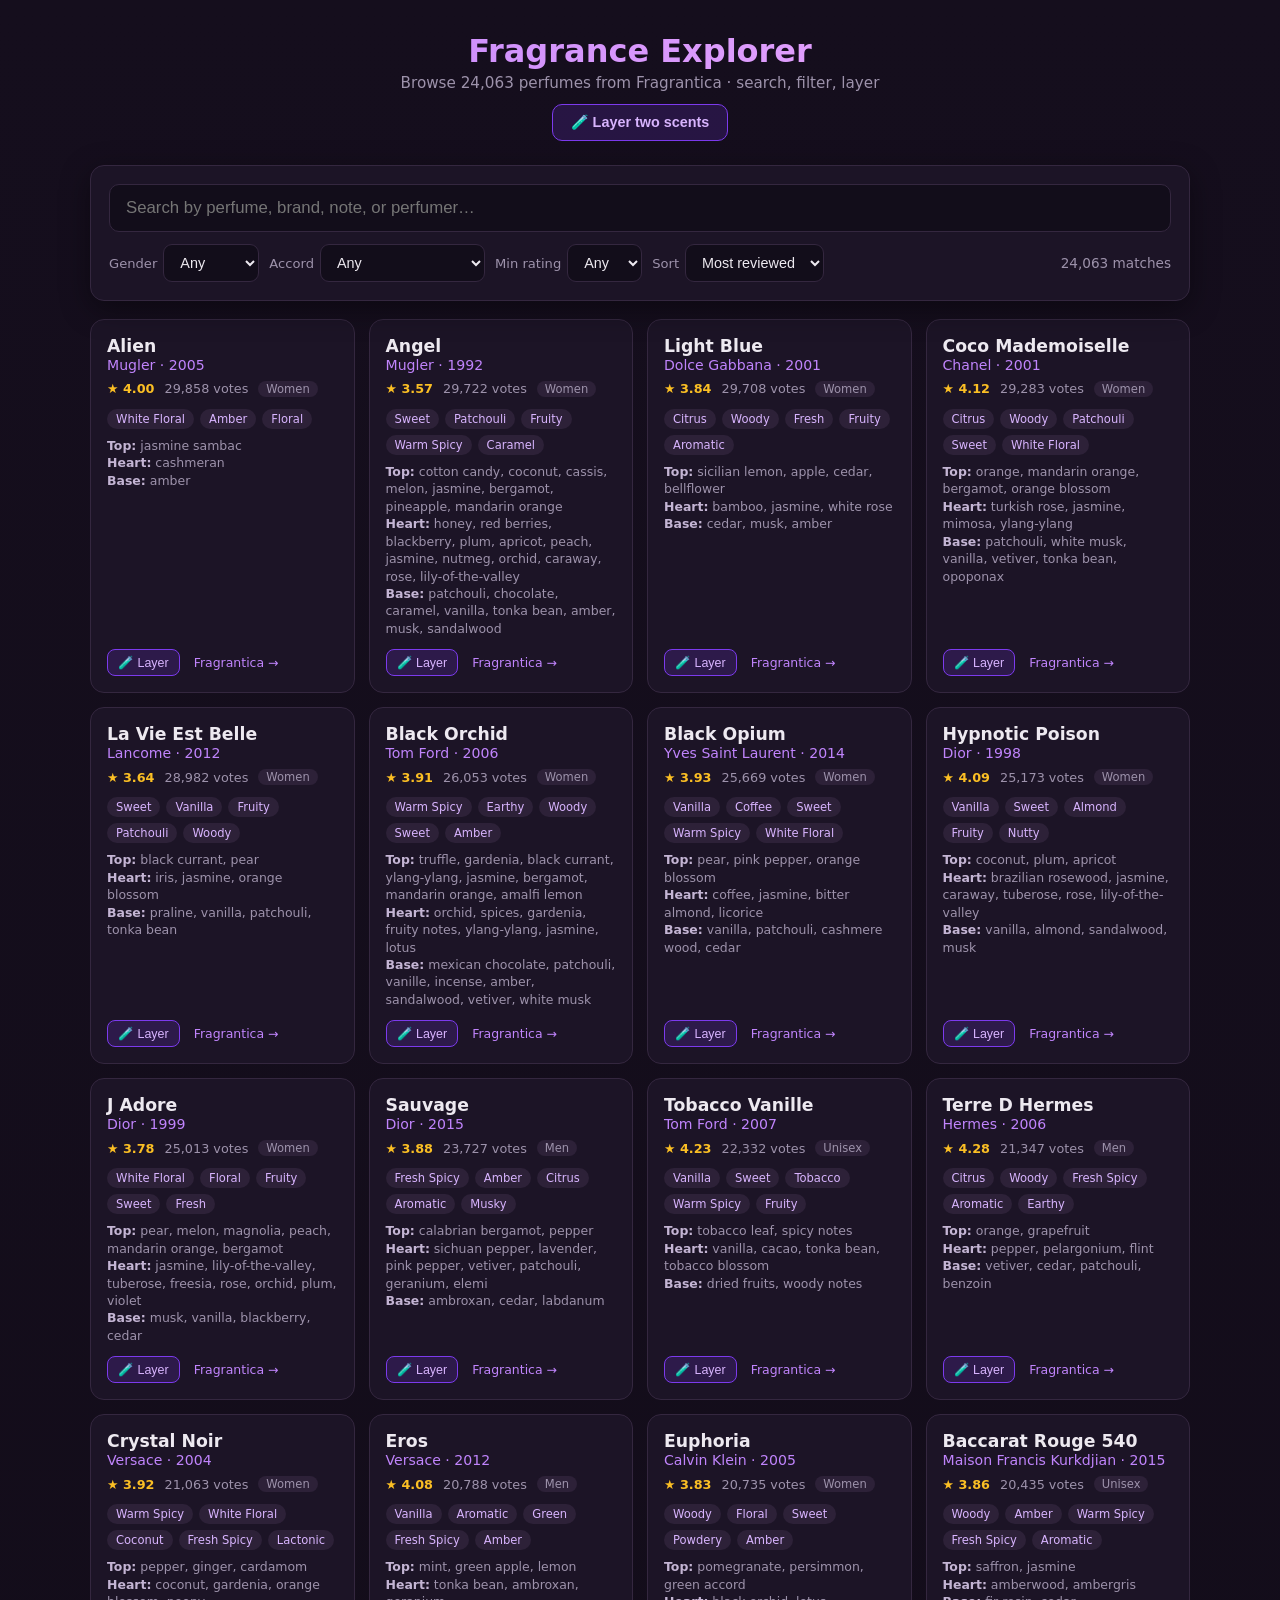
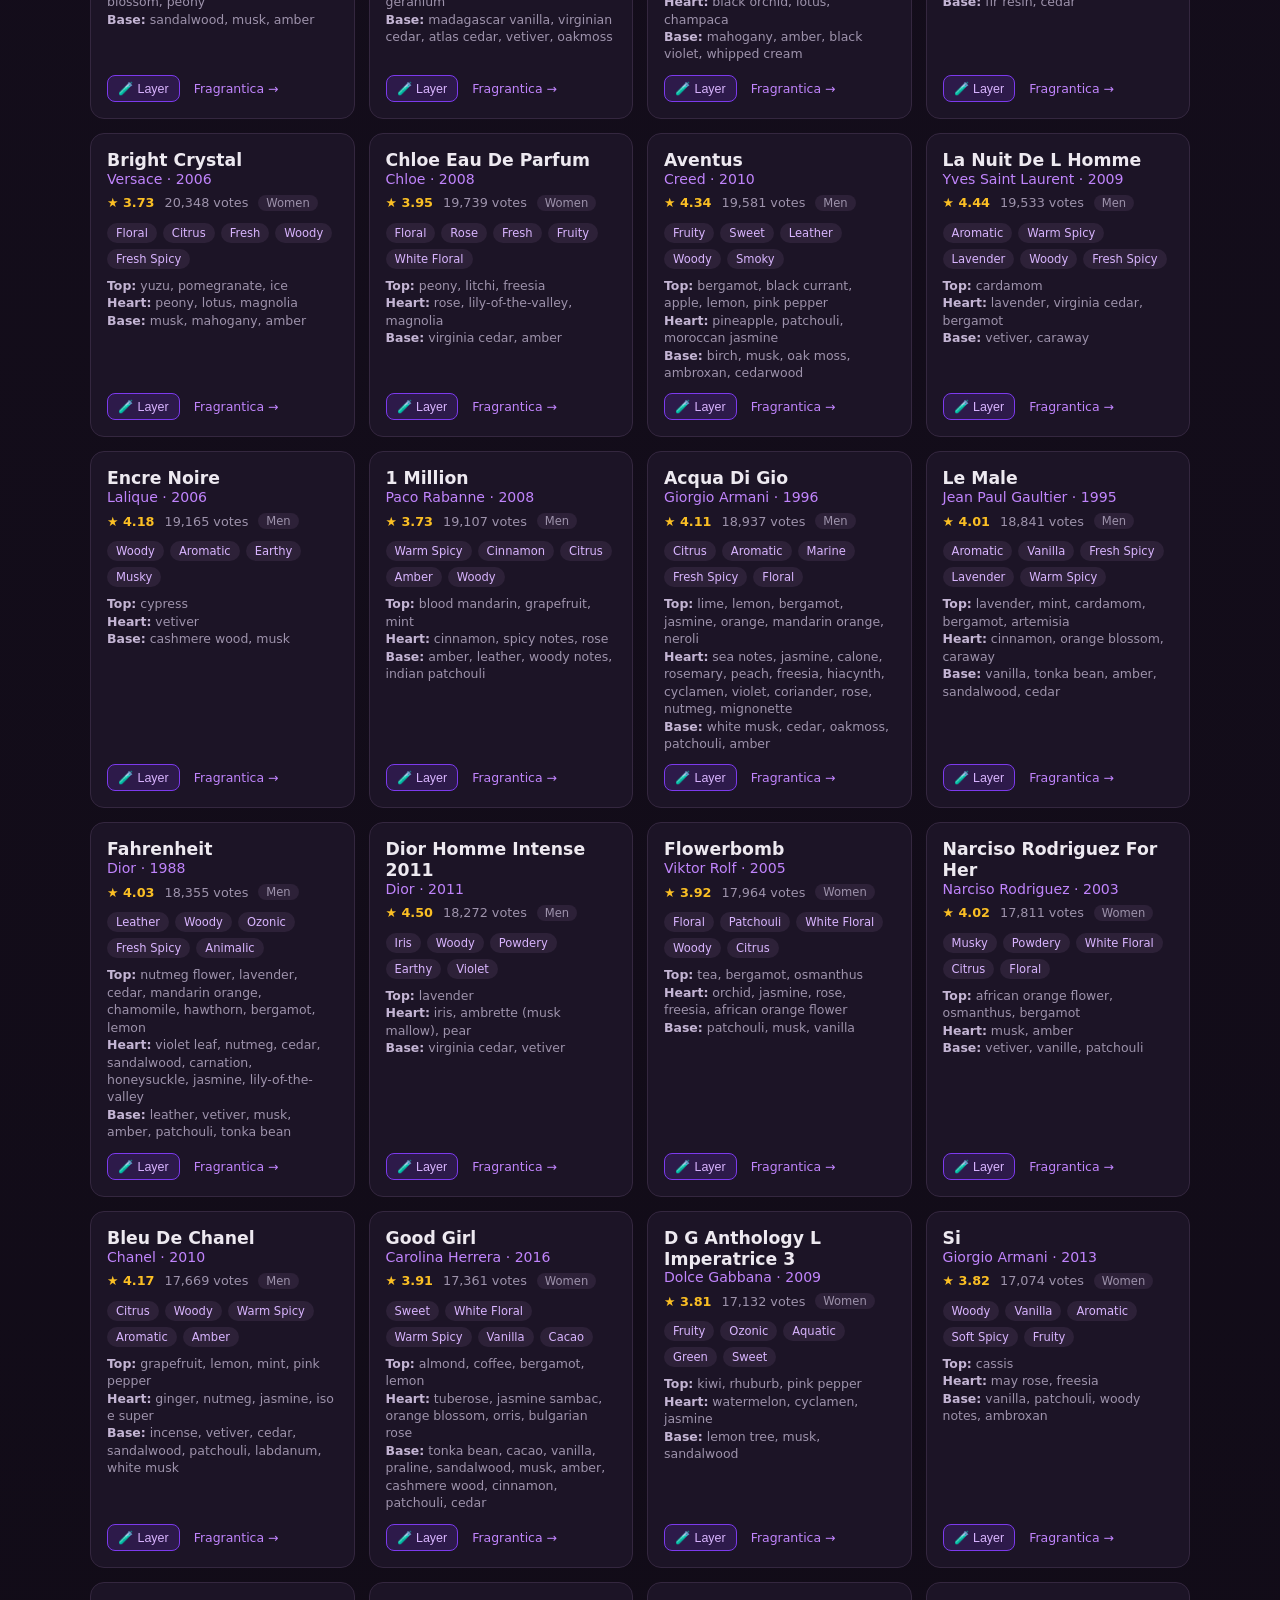
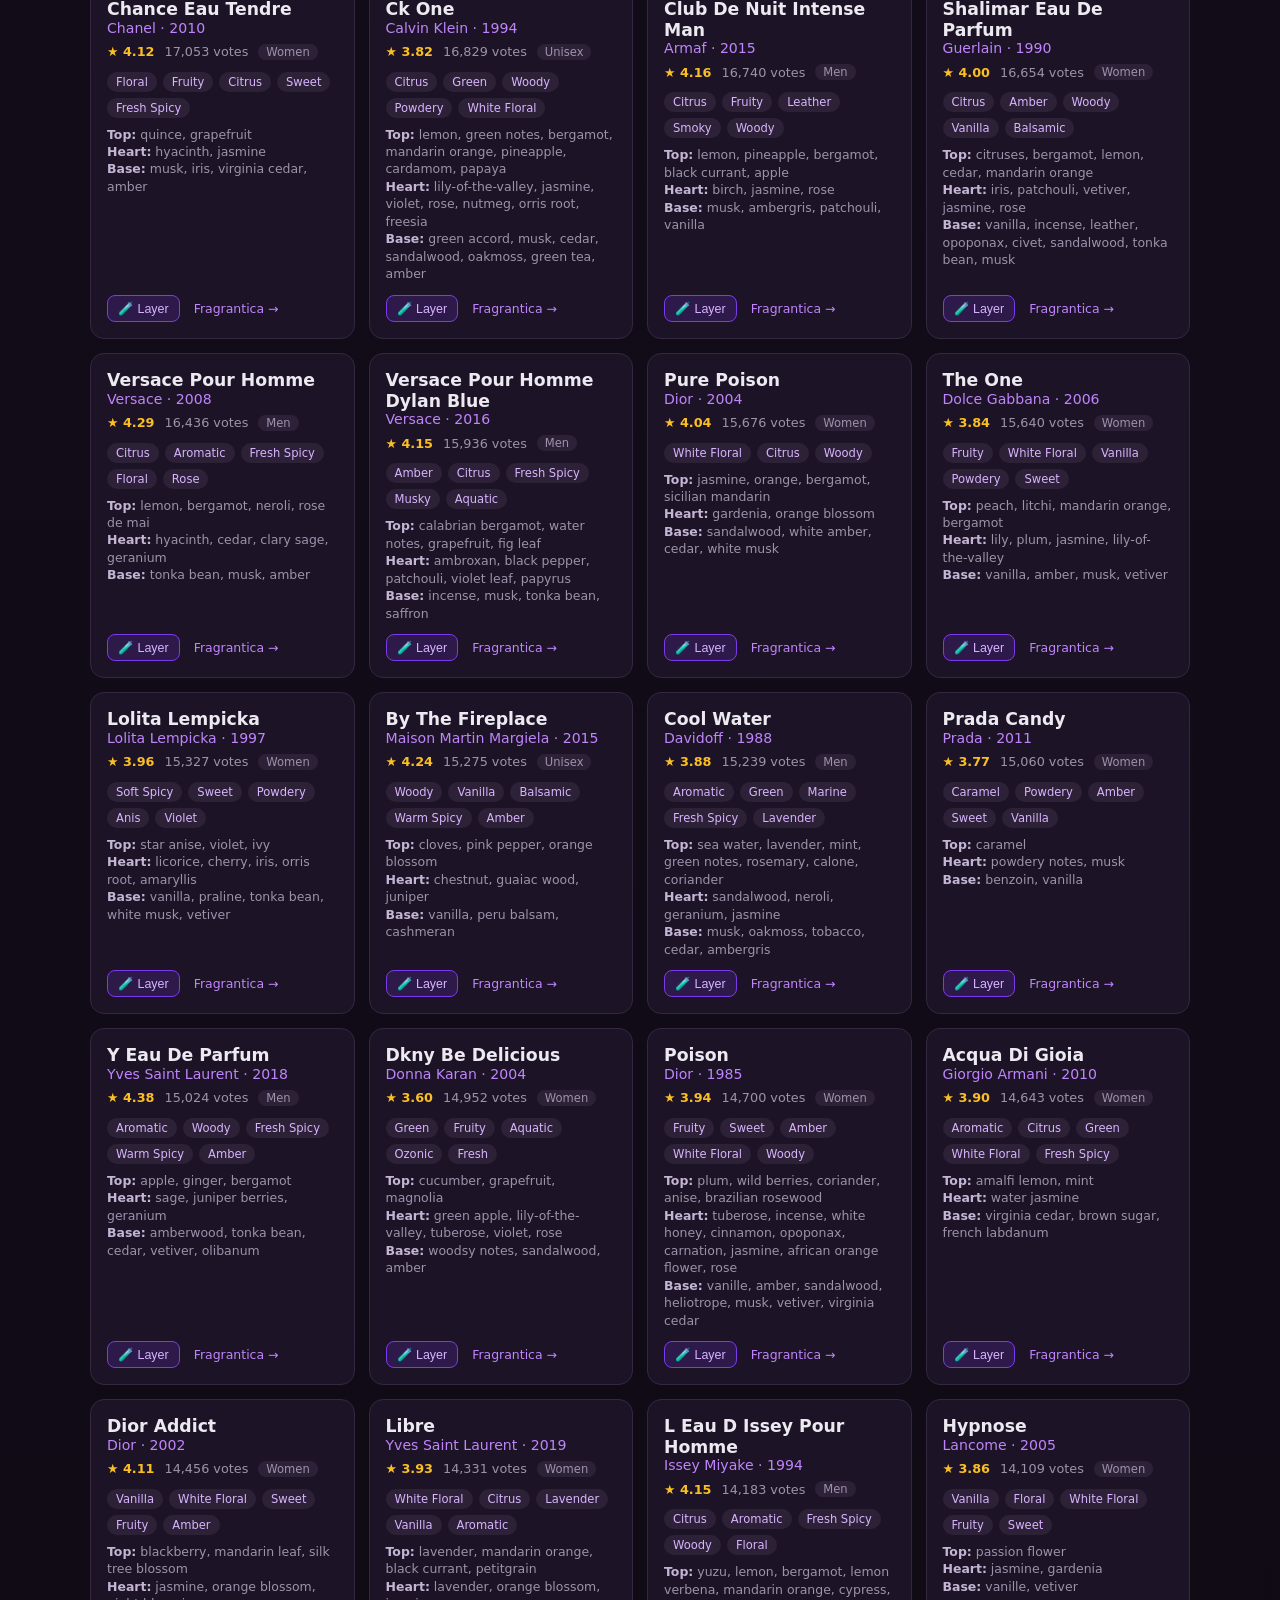
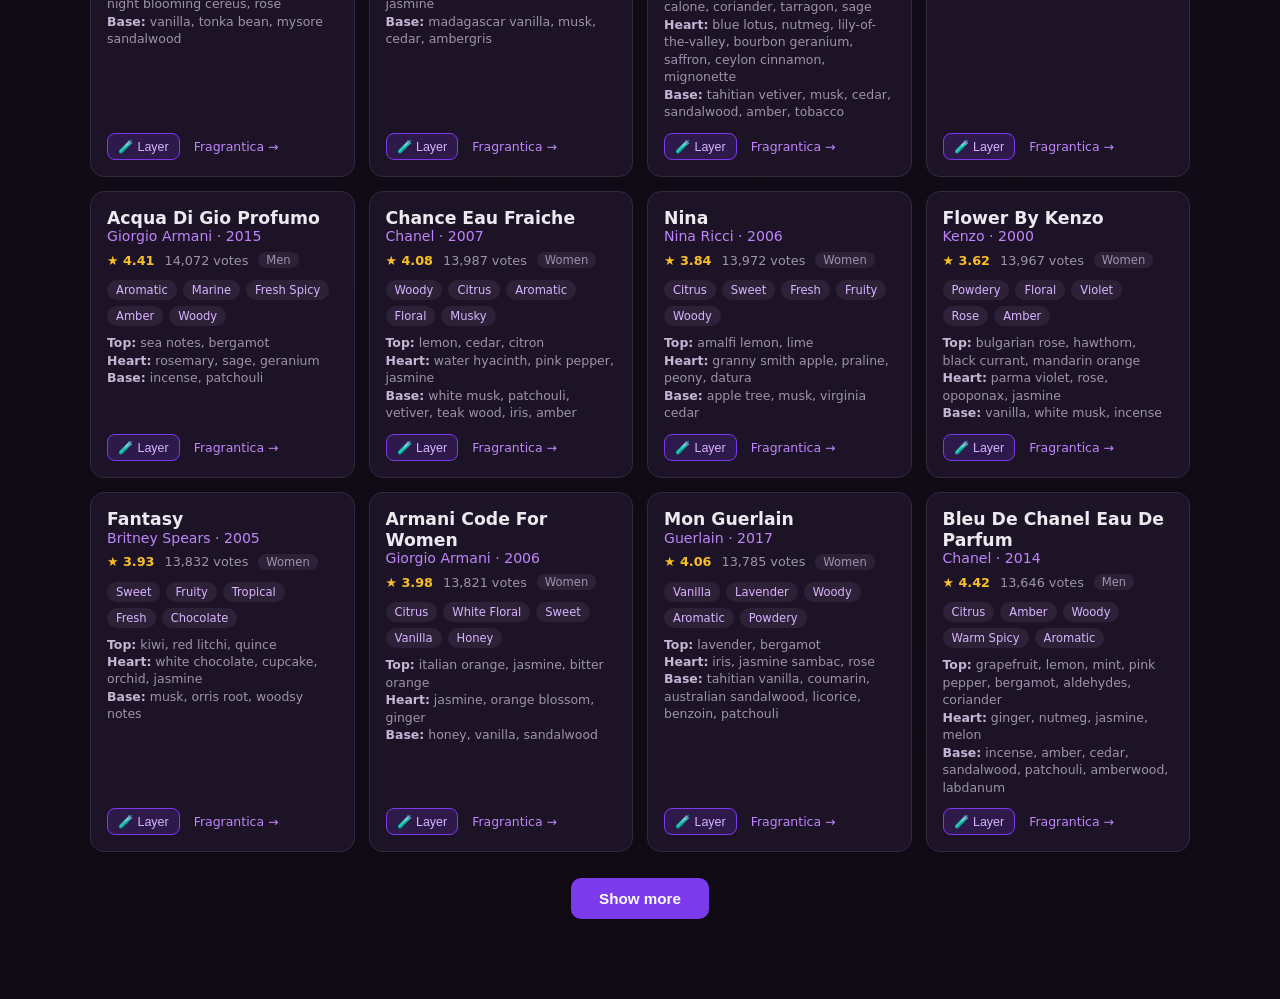
==== index.html @ 64ffafb6 "Initial commit: Fragrance Explorer with layering recommender" ====
<!DOCTYPE html>
<html lang="en">
<head>
  <meta charset="UTF-8" />
  <meta name="viewport" content="width=device-width, initial-scale=1.0" />
  <title>Fragrance Explorer</title>
  <style>
    :root {
      --bg: #0f0a14;
      --card: #1c1426;
      --card-hover: #271a36;
      --accent: #c084fc;
      --accent-dim: #7c3aed;
      --text: #ede9f0;
      --muted: #9d92ab;
      --border: #34273f;
      --gold: #fbbf24;
      --chip: #2d2138;
      --green: #4ade80;
    }
    * { box-sizing: border-box; margin: 0; padding: 0; }
    body {
      font-family: system-ui, -apple-system, "Segoe UI", sans-serif;
      background: linear-gradient(180deg, #150e1d, #0f0a14);
      color: var(--text);
      min-height: 100vh;
      padding: 32px 16px 80px;
    }
    .wrap { max-width: 1100px; margin: 0 auto; }
    header { text-align: center; margin-bottom: 24px; }
    h1 {
      font-size: 2rem;
      background: linear-gradient(90deg, #c084fc, #f0abfc);
      -webkit-background-clip: text;
      background-clip: text;
      -webkit-text-fill-color: transparent;
    }
    .tagline { color: var(--muted); margin-top: 4px; font-size: 0.95rem; }
    .layer2-cta {
      margin-top: 12px;
      background: rgba(124,58,237,0.18);
      color: #d8b4fe;
      border: 1px solid var(--accent-dim);
      border-radius: 10px;
      padding: 9px 18px;
      font-size: 0.9rem;
      font-weight: 600;
      cursor: pointer;
    }
    .layer2-cta:hover { background: rgba(124,58,237,0.4); }

    .controls {
      background: var(--card);
      border: 1px solid var(--border);
      border-radius: 14px;
      padding: 18px;
      margin-bottom: 18px;
      display: grid;
      grid-template-columns: 1fr;
      gap: 12px;
      position: sticky;
      top: 8px;
      z-index: 10;
      box-shadow: 0 8px 30px rgba(0,0,0,0.4);
    }
    #search {
      width: 100%;
      padding: 13px 16px;
      border: 1px solid var(--border);
      border-radius: 10px;
      background: #120d1a;
      color: var(--text);
      font-size: 1.05rem;
      outline: none;
    }
    #search:focus { border-color: var(--accent); }
    .filter-row { display: flex; gap: 10px; flex-wrap: wrap; align-items: center; }
    select {
      padding: 9px 12px;
      border: 1px solid var(--border);
      border-radius: 9px;
      background: #120d1a;
      color: var(--text);
      font-size: 0.9rem;
      outline: none;
      cursor: pointer;
    }
    select:focus { border-color: var(--accent); }
    label.lbl { color: var(--muted); font-size: 0.82rem; display: flex; align-items: center; gap: 6px; }
    .count { color: var(--muted); font-size: 0.85rem; margin-left: auto; }

    .grid {
      display: grid;
      grid-template-columns: repeat(auto-fill, minmax(250px, 1fr));
      gap: 14px;
    }
    .card {
      background: var(--card);
      border: 1px solid var(--border);
      border-radius: 14px;
      padding: 16px;
      transition: transform 0.12s, border-color 0.12s, background 0.12s;
      display: flex;
      flex-direction: column;
      gap: 8px;
    }
    .card:hover { transform: translateY(-3px); border-color: var(--accent-dim); background: var(--card-hover); }
    .card .name { font-size: 1.08rem; font-weight: 600; line-height: 1.2; }
    .card .brand { color: var(--accent); font-size: 0.88rem; }
    .meta { display: flex; gap: 10px; flex-wrap: wrap; font-size: 0.8rem; color: var(--muted); align-items: center; }
    .rating { color: var(--gold); font-weight: 600; }
    .gender-tag { font-size: 0.72rem; padding: 1px 8px; border-radius: 20px; background: var(--chip); color: var(--muted); text-transform: capitalize; }
    .accords { display: flex; gap: 6px; flex-wrap: wrap; margin-top: 4px; }
    .accord { font-size: 0.72rem; padding: 3px 9px; border-radius: 20px; background: var(--chip); color: #d8b4fe; text-transform: capitalize; }
    .notes { font-size: 0.78rem; color: var(--muted); line-height: 1.4; }
    .notes b { color: #c4b5d4; font-weight: 600; }
    .card-actions { margin-top: auto; display: flex; gap: 14px; align-items: center; padding-top: 4px; }
    .card-actions a { font-size: 0.78rem; color: var(--accent); text-decoration: none; }
    .card-actions a:hover { text-decoration: underline; }
    .layer-btn {
      font-size: 0.78rem;
      background: rgba(124,58,237,0.18);
      color: #d8b4fe;
      border: 1px solid var(--accent-dim);
      border-radius: 8px;
      padding: 5px 10px;
      cursor: pointer;
      transition: background 0.12s;
    }
    .layer-btn:hover { background: rgba(124,58,237,0.4); }

    .empty { text-align: center; color: var(--muted); padding: 60px 0; font-style: italic; grid-column: 1/-1; }
    #more {
      display: block; margin: 26px auto 0; padding: 12px 28px;
      background: var(--accent-dim); color: white; border: none;
      border-radius: 10px; font-size: 0.95rem; font-weight: 600; cursor: pointer;
    }
    #more:hover { background: var(--accent); }
    #more[hidden] { display: none; }
    .loading { text-align: center; color: var(--muted); padding: 60px; }

    /* Modal */
    .overlay {
      position: fixed; inset: 0; background: rgba(8,5,12,0.82);
      display: none; align-items: flex-start; justify-content: center;
      padding: 40px 16px; z-index: 100; overflow-y: auto; backdrop-filter: blur(4px);
    }
    .overlay.open { display: flex; }
    .modal {
      background: var(--card); border: 1px solid var(--border);
      border-radius: 16px; max-width: 720px; width: 100%; padding: 24px;
      box-shadow: 0 30px 80px rgba(0,0,0,0.6);
    }
    .modal-head { display: flex; justify-content: space-between; align-items: flex-start; gap: 12px; margin-bottom: 6px; }
    .modal-head h2 { font-size: 1.3rem; }
    .modal-head .sub { color: var(--muted); font-size: 0.85rem; margin-top: 2px; }
    .close-x { background: transparent; border: none; color: var(--muted); font-size: 1.6rem; cursor: pointer; line-height: 1; }
    .close-x:hover { color: var(--accent); }
    .modal-intro { color: var(--muted); font-size: 0.85rem; margin: 10px 0 16px; line-height: 1.5; }
    .combo {
      border: 1px solid var(--border); border-radius: 12px;
      padding: 14px; margin-bottom: 10px; background: #160f1f;
    }
    .combo-top { display: flex; justify-content: space-between; align-items: baseline; gap: 10px; flex-wrap: wrap; }
    .combo-name { font-weight: 600; }
    .combo-link {
      background: none; border: none; padding: 0; cursor: pointer;
      color: var(--text); font: inherit; font-weight: 600; text-align: left;
    }
    .combo-link:hover .combo-name { color: var(--accent); text-decoration: underline; }
    .combo-link .arrow { color: var(--muted); font-size: 0.78rem; font-weight: 400; }
    .combo-brand { color: var(--accent); font-size: 0.85rem; font-weight: 400; }
    .strength { font-size: 0.75rem; font-weight: 700; padding: 2px 10px; border-radius: 20px; white-space: nowrap; }
    .s-excellent { background: rgba(74,222,128,0.15); color: var(--green); }
    .s-great { background: rgba(192,132,252,0.18); color: #d8b4fe; }
    .s-good { background: rgba(251,191,36,0.15); color: var(--gold); }
    .s-try { background: rgba(157,146,171,0.15); color: var(--muted); }
    .bar { height: 5px; background: #2a1f37; border-radius: 4px; margin: 8px 0; overflow: hidden; }
    .bar > div { height: 100%; background: linear-gradient(90deg, var(--accent-dim), var(--accent)); }
    .why { font-size: 0.8rem; color: var(--muted); line-height: 1.5; }
    .why b { color: #c4b5d4; }
    .modal-empty { color: var(--muted); font-style: italic; padding: 20px 0; text-align: center; }

    /* Layer-two picker */
    .pick-row { display: flex; gap: 12px; flex-wrap: wrap; margin-bottom: 14px; }
    .pick-col { flex: 1; min-width: 220px; }
    .pick-col label { display: block; font-size: 0.8rem; color: var(--muted); margin-bottom: 5px; }
    .pick-input {
      width: 100%; padding: 10px 12px; border: 1px solid var(--border);
      border-radius: 9px; background: #120d1a; color: var(--text); font-size: 0.95rem; outline: none;
    }
    .pick-input:focus { border-color: var(--accent); }
    .pick-results {
      border: 1px solid var(--border); border-top: none; border-radius: 0 0 9px 9px;
      max-height: 180px; overflow-y: auto; background: #140e1d;
    }
    .pick-results[hidden] { display: none; }
    .pick-item { padding: 8px 12px; cursor: pointer; font-size: 0.85rem; }
    .pick-item:hover, .pick-item.active { background: var(--card-hover); }
    .pick-item .pi-brand { color: var(--accent); font-size: 0.78rem; }
    .picked {
      border: 1px solid var(--accent-dim); border-radius: 9px; padding: 10px 12px;
      background: #160f1f; font-size: 0.9rem;
    }
    .picked .pk-brand { color: var(--accent); font-size: 0.8rem; }
    .picked .pk-clear { float: right; cursor: pointer; color: var(--muted); }
    .picked .pk-clear:hover { color: var(--accent); }
    .verdict { margin-top: 6px; }
    .verdict-big { font-size: 1.6rem; font-weight: 700; margin-bottom: 4px; }
    .verdict-tip { font-size: 0.82rem; color: var(--muted); margin-top: 10px; line-height: 1.5; }
  </style>
</head>
<body>
  <div class="wrap">
    <header>
      <h1>Fragrance Explorer</h1>
      <p class="tagline">Browse <span id="total">0</span> perfumes from Fragrantica · search, filter, layer</p>
      <button class="layer2-cta" id="open-layer2">🧪 Layer two scents</button>
    </header>

    <div class="controls">
      <input id="search" type="text" placeholder="Search by perfume, brand, note, or perfumer…" autocomplete="off" />
      <div class="filter-row">
        <label class="lbl">Gender
          <select id="gender">
            <option value="">Any</option>
            <option value="men">Men</option>
            <option value="women">Women</option>
            <option value="unisex">Unisex</option>
          </select>
        </label>
        <label class="lbl">Accord
          <select id="accord"><option value="">Any</option></select>
        </label>
        <label class="lbl">Min rating
          <select id="minrate">
            <option value="0">Any</option>
            <option value="3">3.0+</option>
            <option value="3.5">3.5+</option>
            <option value="4">4.0+</option>
            <option value="4.3">4.3+</option>
          </select>
        </label>
        <label class="lbl">Sort
          <select id="sort">
            <option value="votes">Most reviewed</option>
            <option value="rating">Highest rated</option>
            <option value="year_desc">Newest</option>
            <option value="year_asc">Oldest</option>
            <option value="name">Name A–Z</option>
          </select>
        </label>
        <span class="count" id="count">—</span>
      </div>
    </div>

    <div class="grid" id="grid"><div class="loading">Loading perfumes…</div></div>
    <button id="more" hidden>Show more</button>
  </div>

  <!-- Layering (single source) modal -->
  <div class="overlay" id="overlay">
    <div class="modal">
      <div class="modal-head">
        <div>
          <h2 id="m-title">Layering with …</h2>
          <div class="sub" id="m-sub"></div>
        </div>
        <button class="close-x" id="m-close" title="Close">&times;</button>
      </div>
      <p class="modal-intro">
        Suggested scents to layer with this one. Scores come from perfumery theory —
        classic complementary accords, shared bridge notes, and avoiding near-duplicates.
        Click any name to explore <i>its</i> matches. Spray the heavier/base-driven scent first.
      </p>
      <div id="m-list"></div>
    </div>
  </div>

  <!-- Layer TWO specific scents modal -->
  <div class="overlay" id="overlay2">
    <div class="modal">
      <div class="modal-head">
        <div>
          <h2>Layer two scents</h2>
          <div class="sub">Pick any two fragrances to see how well they'd layer.</div>
        </div>
        <button class="close-x" id="m2-close" title="Close">&times;</button>
      </div>
      <div class="pick-row">
        <div class="pick-col">
          <label>Scent A</label>
          <div id="slotA"></div>
        </div>
        <div class="pick-col">
          <label>Scent B</label>
          <div id="slotB"></div>
        </div>
      </div>
      <div id="verdict"></div>
    </div>
  </div>

  <script src="perfumes.js"></script>
  <script src="layering.js"></script>
  <script>
    const PAGE = 60;
    let shown = PAGE;
    let results = [];

    const $ = id => document.getElementById(id);
    const data = window.PERFUMES || [];

    data.forEach((p, i) => {
      p._id = i;
      p._notes = new Set([...p.top, ...p.mid, ...p.base]);
    });

    function buildAccordOptions() {
      const counts = {};
      data.forEach(p => p.accords.forEach(a => counts[a] = (counts[a]||0)+1));
      const sorted = Object.entries(counts).sort((a,b)=>b[1]-a[1]).map(e=>e[0]);
      const sel = $("accord");
      sorted.forEach(a => {
        const o = document.createElement("option");
        o.value = a;
        o.textContent = a.charAt(0).toUpperCase() + a.slice(1);
        sel.appendChild(o);
      });
    }

    function escapeHtml(s){ return (s||"").replace(/[&<>"]/g, c => ({"&":"&amp;","<":"&lt;",">":"&gt;",'"':"&quot;"}[c])); }
    function stars(r){ return r==null ? "" : "★ " + r.toFixed(2); }

    function card(p) {
      const notes = [];
      if (p.top.length) notes.push(`<b>Top:</b> ${escapeHtml(p.top.join(", "))}`);
      if (p.mid.length) notes.push(`<b>Heart:</b> ${escapeHtml(p.mid.join(", "))}`);
      if (p.base.length) notes.push(`<b>Base:</b> ${escapeHtml(p.base.join(", "))}`);
      const accords = p.accords.slice(0,5).map(a=>`<span class="accord">${escapeHtml(a)}</span>`).join("");
      return `<div class="card">
        <div>
          <div class="name">${escapeHtml(p.name)}</div>
          <div class="brand">${escapeHtml(p.brand)}${p.year ? " · "+p.year : ""}</div>
        </div>
        <div class="meta">
          ${p.rating ? `<span class="rating">${stars(p.rating)}</span>` : ""}
          ${p.votes ? `<span>${p.votes.toLocaleString()} votes</span>` : ""}
          ${p.gender ? `<span class="gender-tag">${escapeHtml(p.gender)}</span>` : ""}
        </div>
        ${accords ? `<div class="accords">${accords}</div>` : ""}
        ${notes.length ? `<div class="notes">${notes.join("<br>")}</div>` : ""}
        <div class="card-actions">
          <button class="layer-btn" data-id="${p._id}">🧪 Layer</button>
          ${p.url ? `<a href="${escapeHtml(p.url)}" target="_blank" rel="noopener">Fragrantica →</a>` : ""}
        </div>
      </div>`;
    }

    function apply() {
      const q = $("search").value.trim().toLowerCase();
      const g = $("gender").value;
      const ac = $("accord").value;
      const mr = parseFloat($("minrate").value);
      const sort = $("sort").value;

      results = data.filter(p => {
        if (g && p.gender !== g) return false;
        if (ac && !p.accords.includes(ac)) return false;
        if (mr && (p.rating == null || p.rating < mr)) return false;
        if (q) {
          const hay = (p.name+" "+p.brand+" "+p.top.join(" ")+" "+p.mid.join(" ")+" "+p.base.join(" ")+" "+p.perfumers.join(" ")).toLowerCase();
          if (!hay.includes(q)) return false;
        }
        return true;
      });

      results.sort((a,b) => {
        switch (sort) {
          case "rating": return (b.rating||0)-(a.rating||0) || (b.votes||0)-(a.votes||0);
          case "year_desc": return (b.year||0)-(a.year||0);
          case "year_asc": return (a.year||9999)-(b.year||9999);
          case "name": return a.name.localeCompare(b.name);
          default: return (b.votes||0)-(a.votes||0);
        }
      });

      shown = PAGE;
      draw();
    }

    function draw() {
      const grid = $("grid");
      $("count").textContent = results.length.toLocaleString() + " matches";
      if (results.length === 0) {
        grid.innerHTML = `<div class="empty">No perfumes match your filters.</div>`;
        $("more").hidden = true;
        return;
      }
      grid.innerHTML = results.slice(0, shown).map(card).join("");
      $("more").hidden = shown >= results.length;
    }

    // ---- Single-source layering modal ----
    function whyText(r) {
      const bits = [];
      if (r.best) {
        const known = r.bestW >= 2;
        bits.push(`<b>${escapeHtml(r.best[0])}</b> + <b>${escapeHtml(r.best[1])}</b> ${known ? "is a classic complementary pairing" : "accords give common ground"}`);
      }
      if (r.shared && r.shared.length) bits.push(`shared notes bridge them: ${escapeHtml(r.shared.slice(0,3).join(", "))}`);
      if (!bits.length) bits.push("contrasting profiles that can add depth");
      return bits.join(" · ");
    }

    function openLayering(src) {
      $("m-title").textContent = "Layering with " + src.name;
      $("m-sub").textContent = src.brand + (src.year ? " · " + src.year : "") +
        (src.accords.length ? " · " + src.accords.slice(0,3).join(", ") : "");
      const partners = layerPartners(src, data, 8);
      const list = $("m-list");
      if (!partners.length) {
        list.innerHTML = `<div class="modal-empty">No strong layering partners found for this one.</div>`;
      } else {
        list.innerHTML = partners.map(r => {
          const [label, cls, pct] = layerTier(r);
          return `<div class="combo">
            <div class="combo-top">
              <button class="combo-link" data-id="${r.p._id}">
                <span class="combo-name">${escapeHtml(r.p.name)}</span>
                <span class="combo-brand">— ${escapeHtml(r.p.brand)}</span>
                <span class="arrow">›</span>
              </button>
              <span class="strength ${cls}">${label}</span>
            </div>
            <div class="bar"><div style="width:${pct}%"></div></div>
            <div class="why">${whyText(r)}</div>
          </div>`;
        }).join("");
      }
      $("overlay2").classList.remove("open");
      $("overlay").classList.add("open");
    }
    function closeModal(){ $("overlay").classList.remove("open"); }

    // clicking a partner name drills into ITS matches
    $("m-list").addEventListener("click", e => {
      const b = e.target.closest(".combo-link");
      if (b) openLayering(data[+b.dataset.id]);
    });

    // ---- Layer two specific scents ----
    const picks = { A: null, B: null };

    function slotEmpty(slot) {
      return `<input class="pick-input" id="inp${slot}" type="text" placeholder="Search a fragrance…" autocomplete="off" />
        <div class="pick-results" id="res${slot}" hidden></div>`;
    }
    function slotFilled(slot, p) {
      return `<div class="picked">
        <span class="pk-clear" data-slot="${slot}">&times;</span>
        <div><b>${escapeHtml(p.name)}</b></div>
        <div class="pk-brand">${escapeHtml(p.brand)}${p.year?" · "+p.year:""}</div>
      </div>`;
    }

    function renderSlot(slot) {
      const el = $("slot" + slot);
      if (picks[slot]) { el.innerHTML = slotFilled(slot, picks[slot]); }
      else {
        el.innerHTML = slotEmpty(slot);
        wireSearch(slot);
      }
      renderVerdict();
    }

    function wireSearch(slot) {
      const inp = $("inp" + slot), res = $("res" + slot);
      let dt;
      inp.addEventListener("input", () => {
        clearTimeout(dt);
        dt = setTimeout(() => {
          const q = inp.value.trim().toLowerCase();
          if (q.length < 2) { res.hidden = true; return; }
          const hits = [];
          for (const p of data) {
            if ((p.name + " " + p.brand).toLowerCase().includes(q)) {
              hits.push(p);
              if (hits.length >= 30) break;
            }
          }
          hits.sort((a,b)=>(b.votes||0)-(a.votes||0));
          const top = hits.slice(0, 12);
          if (!top.length) { res.innerHTML = `<div class="pick-item">No matches</div>`; res.hidden = false; return; }
          res.innerHTML = top.map(p =>
            `<div class="pick-item" data-id="${p._id}"><b>${escapeHtml(p.name)}</b> <span class="pi-brand">${escapeHtml(p.brand)}</span></div>`
          ).join("");
          res.hidden = false;
        }, 150);
      });
      res.addEventListener("click", e => {
        const it = e.target.closest(".pick-item");
        if (it && it.dataset.id) { picks[slot] = data[+it.dataset.id]; renderSlot(slot); }
      });
    }

    function verdictLabel(r) {
      const [label, cls] = layerTier(r);
      return { label, cls };
    }

    function renderVerdict() {
      const v = $("verdict");
      if (!picks.A || !picks.B) {
        v.innerHTML = `<div class="verdict-tip">Pick a fragrance on each side to get a compatibility verdict.</div>`;
        return;
      }
      if (picks.A._id === picks.B._id) {
        v.innerHTML = `<div class="verdict-tip">That's the same fragrance on both sides — pick two different ones.</div>`;
        return;
      }
      // score both directions, take the better signal
      const r1 = layerScore(picks.A, picks.B);
      const r2 = layerScore(picks.B, picks.A);
      const r = (r2.bestW > r1.bestW || (r2.bestW===r1.bestW && r2.score>r1.score)) ? r2 : r1;
      const { label, cls } = verdictLabel(r);
      const [, , pct] = layerTier(r);

      // which to spray first: the one with more base-heavy / blender accords
      const baseScore = p => p.accords.filter(a => ["amber","woody","vanilla","oud","leather","tobacco","musky"].includes(a)).length;
      const first = baseScore(picks.A) >= baseScore(picks.B) ? picks.A : picks.B;
      const second = first === picks.A ? picks.B : picks.A;

      v.innerHTML = `<div class="combo verdict">
        <div class="verdict-big">${label}</div>
        <div class="bar"><div style="width:${pct}%"></div></div>
        <div class="why">${whyText(r)}</div>
        <div class="verdict-tip">
          Application tip: spray <b>${escapeHtml(first.name)}</b> first (it's the heavier base),
          then <b>${escapeHtml(second.name)}</b> on top. Go light on the second — 1–2 sprays — and test on skin before committing.
        </div>
      </div>`;
    }

    function openLayer2() {
      renderSlot("A"); renderSlot("B");
      $("overlay").classList.remove("open");
      $("overlay2").classList.add("open");
    }
    function closeModal2(){ $("overlay2").classList.remove("open"); }

    $("verdict").addEventListener("click", () => {});
    $("overlay2").addEventListener("click", e => {
      const clr = e.target.closest(".pk-clear");
      if (clr) { picks[clr.dataset.slot] = null; renderSlot(clr.dataset.slot); return; }
      if (e.target === $("overlay2")) closeModal2();
    });

    // ---- wiring ----
    $("grid").addEventListener("click", e => {
      const btn = e.target.closest(".layer-btn");
      if (btn) openLayering(data[+btn.dataset.id]);
    });
    $("m-close").addEventListener("click", closeModal);
    $("overlay").addEventListener("click", e => { if (e.target === $("overlay")) closeModal(); });
    $("open-layer2").addEventListener("click", openLayer2);
    $("m2-close").addEventListener("click", closeModal2);
    document.addEventListener("keydown", e => { if (e.key === "Escape") { closeModal(); closeModal2(); } });

    let t;
    $("search").addEventListener("input", () => { clearTimeout(t); t = setTimeout(apply, 180); });
    ["gender","accord","minrate","sort"].forEach(id => $(id).addEventListener("change", apply));
    $("more").addEventListener("click", () => { shown += PAGE; draw(); });

    if (data.length === 0) {
      $("grid").innerHTML = `<div class="empty">Could not load perfume data (perfumes.js missing).</div>`;
    } else {
      $("total").textContent = data.length.toLocaleString();
      buildAccordOptions();
      apply();
    }
  </script>
</body>
</html>
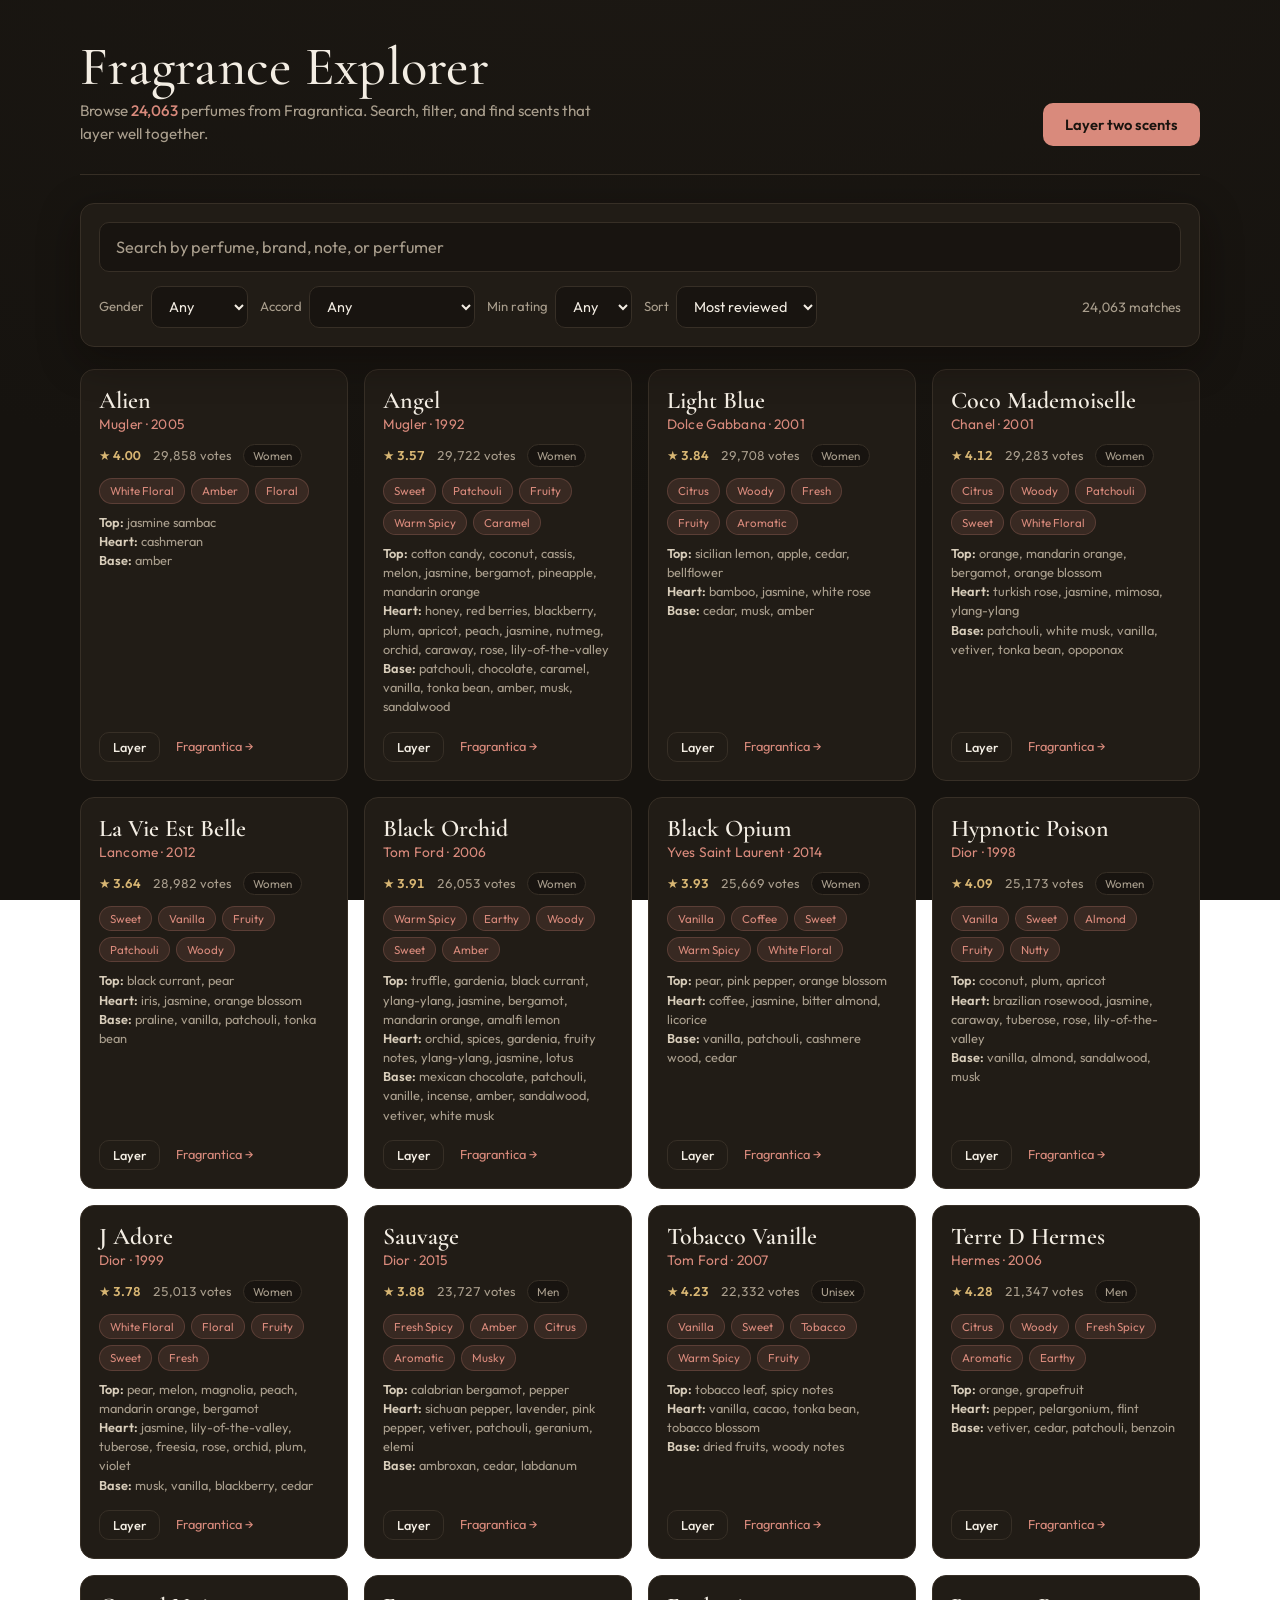
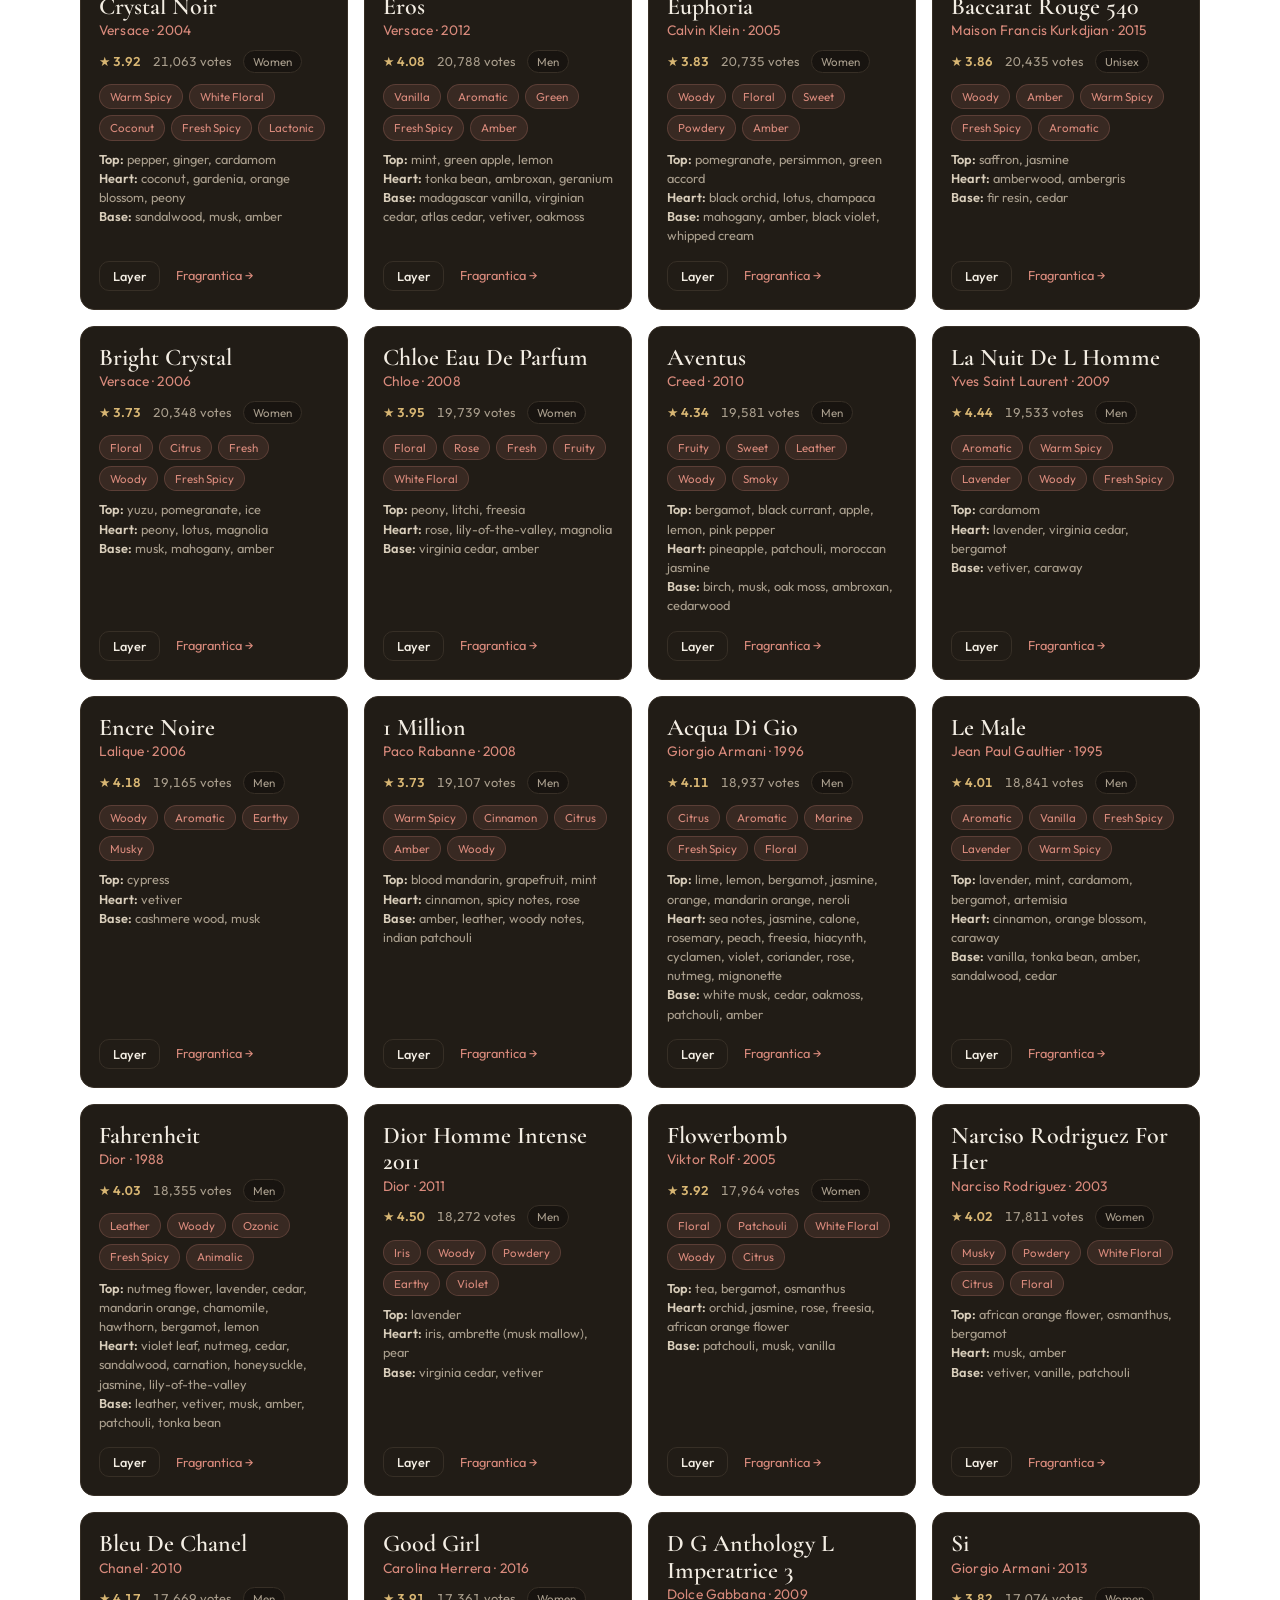
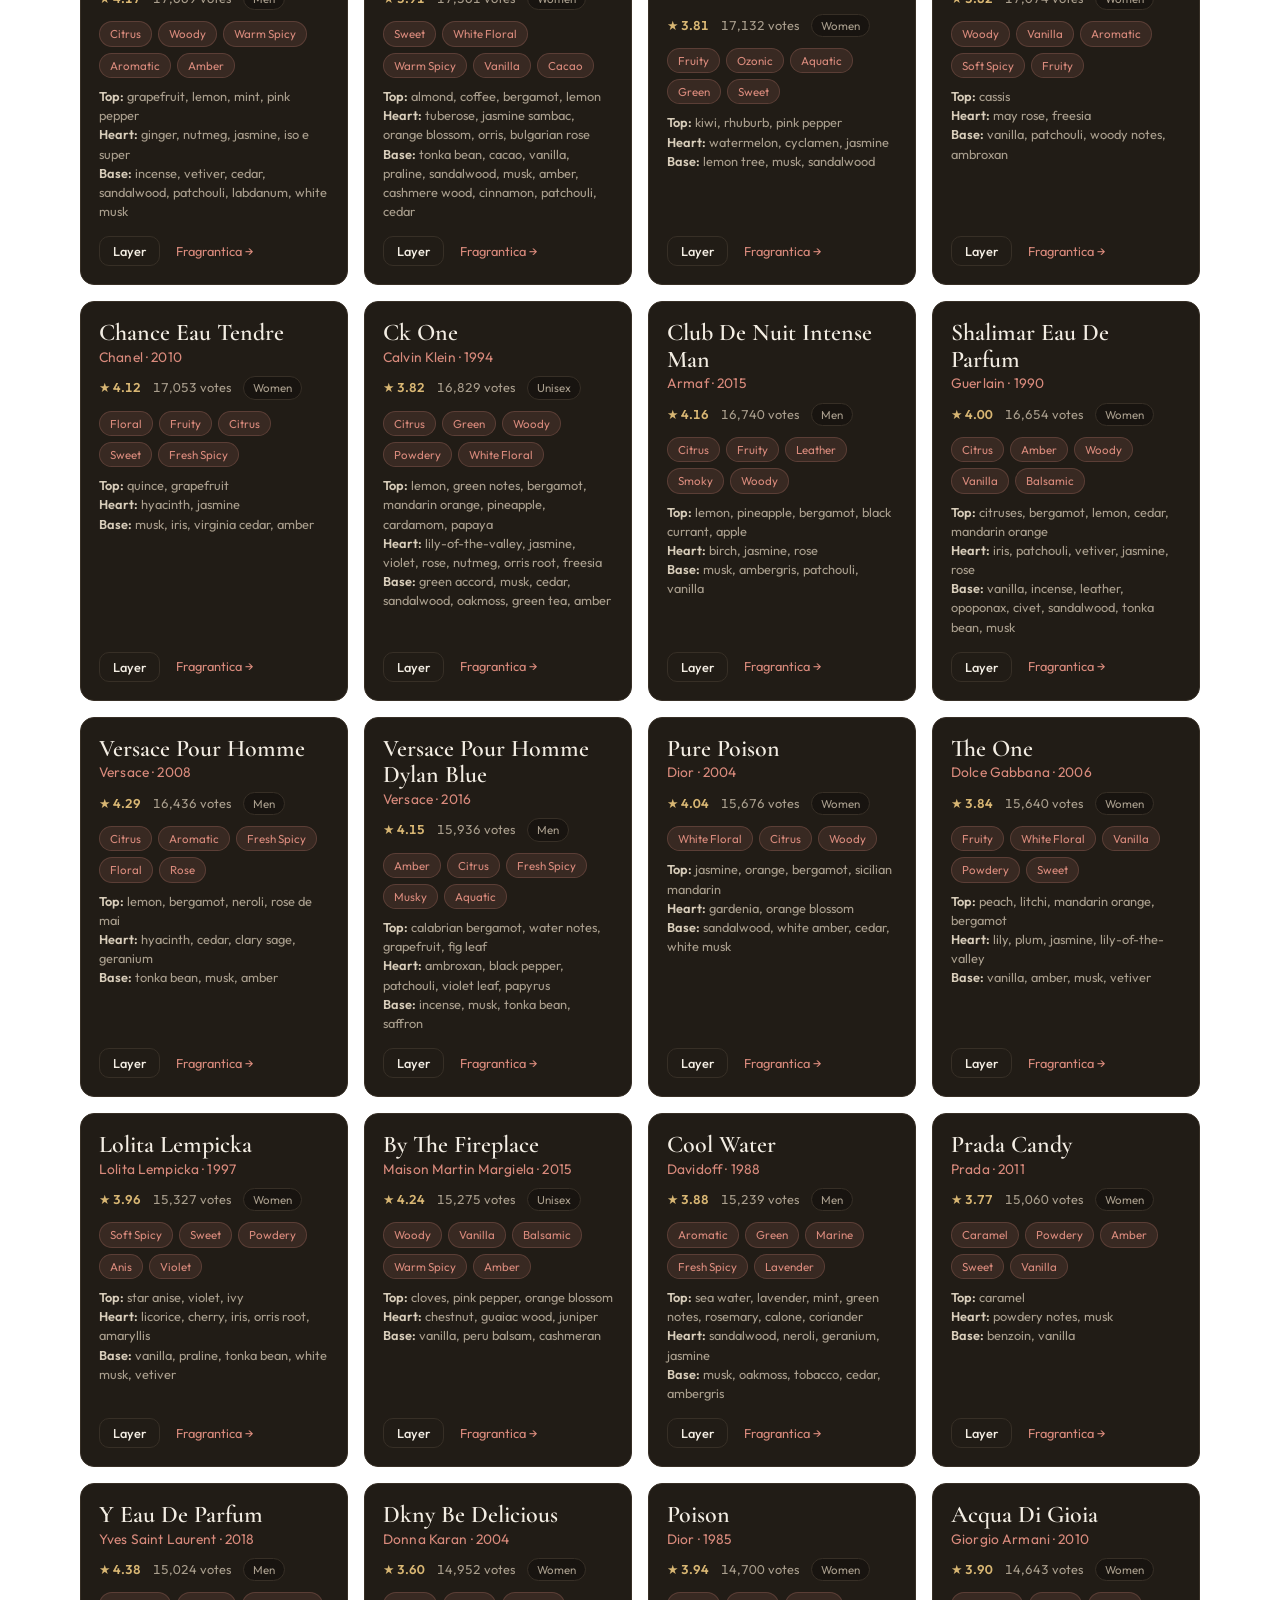
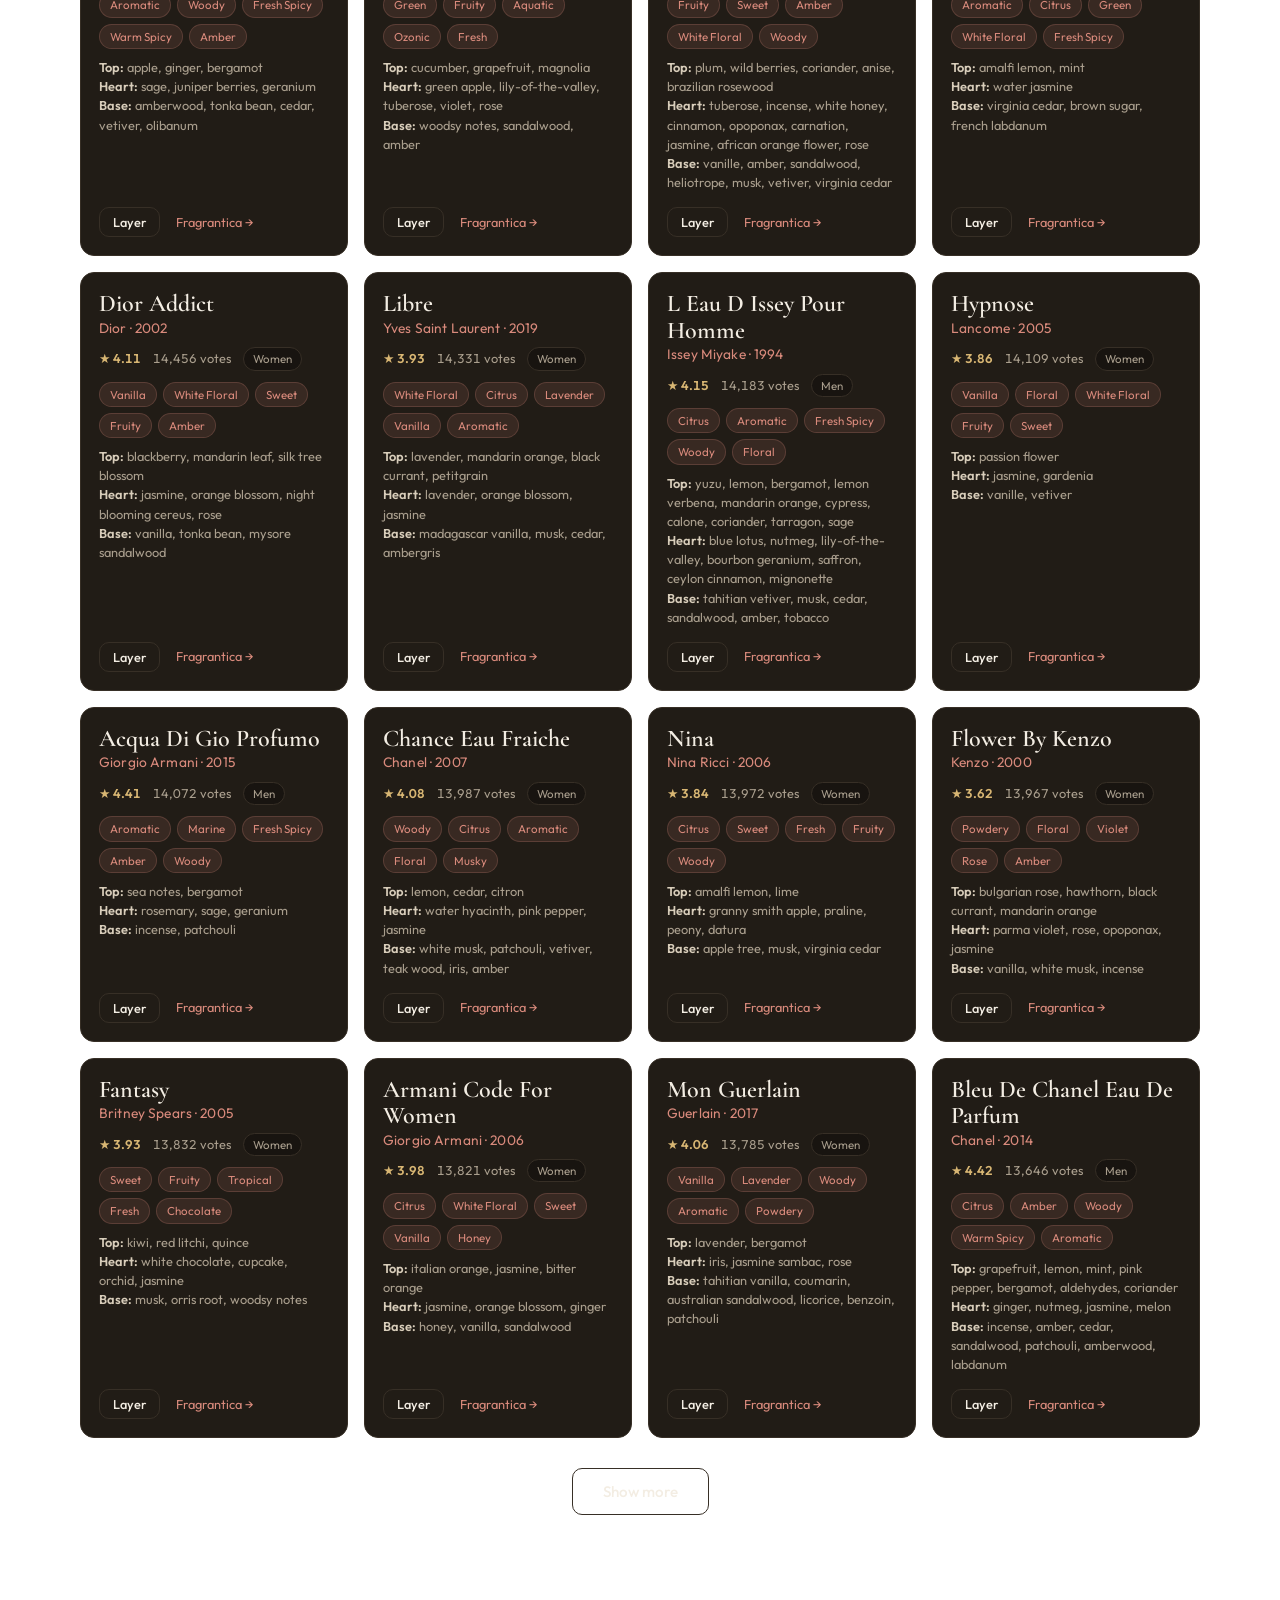
==== commit 65ab3b56: "Redesign: editorial-luxury dark theme with clay-rose accent Replace AI-purple palette with warm char" ====
--- a/index.html
+++ b/index.html
@@ -4,222 +4,287 @@
   <meta charset="UTF-8" />
   <meta name="viewport" content="width=device-width, initial-scale=1.0" />
   <title>Fragrance Explorer</title>
+  <link rel="preconnect" href="https://fonts.googleapis.com" />
+  <link rel="preconnect" href="https://fonts.gstatic.com" crossorigin />
+  <link href="https://fonts.googleapis.com/css2?family=Cormorant+Garamond:ital,wght@0,400;0,500;0,600;1,500&family=Outfit:wght@300;400;500;600&display=swap" rel="stylesheet" />
   <style>
+    /* ============================================================
+       Fragrance Explorer - editorial-luxury dark theme
+       Palette: warm charcoal base + single clay-rose accent.
+       Display: Cormorant Garamond (serif, justified for a fragrance
+       domain). UI: Outfit. One accent locked across the whole page.
+       Radius rule: containers 14px, buttons 10px, tags pill.
+       ============================================================ */
     :root {
-      --bg: #0f0a14;
-      --card: #1c1426;
-      --card-hover: #271a36;
-      --accent: #c084fc;
-      --accent-dim: #7c3aed;
-      --text: #ede9f0;
-      --muted: #9d92ab;
-      --border: #34273f;
-      --gold: #fbbf24;
-      --chip: #2d2138;
-      --green: #4ade80;
+      --bg: #16130f;          /* warm near-black */
+      --bg-2: #1c1813;        /* gradient end */
+      --surface: #211c16;     /* cards, controls */
+      --surface-2: #2a241d;   /* hover */
+      --surface-3: #181410;   /* inset inputs */
+      --text: #f3ede3;        /* warm off-white */
+      --muted: #a99e8d;       /* warm grey */
+      --soft: #d8cdba;        /* note emphasis */
+      --border: #372f26;
+      --accent: #d98a7c;      /* clay rose */
+      --accent-deep: #c2705f; /* deeper rose for fills */
+      --ink-on-accent: #1a140f;
+      --gold: #d8b673;        /* rating star, used only for ratings */
+      --green: #9bbf8a;       /* positive verdict, muted sage */
     }
     * { box-sizing: border-box; margin: 0; padding: 0; }
+    html { -webkit-text-size-adjust: 100%; }
     body {
-      font-family: system-ui, -apple-system, "Segoe UI", sans-serif;
-      background: linear-gradient(180deg, #150e1d, #0f0a14);
+      font-family: "Outfit", system-ui, -apple-system, "Segoe UI", sans-serif;
+      background: radial-gradient(1200px 600px at 50% -10%, var(--bg-2), var(--bg));
+      background-attachment: fixed;
       color: var(--text);
       min-height: 100vh;
-      padding: 32px 16px 80px;
-    }
-    .wrap { max-width: 1100px; margin: 0 auto; }
-    header { text-align: center; margin-bottom: 24px; }
+      padding: 40px 20px 96px;
+      line-height: 1.5;
+      -webkit-font-smoothing: antialiased;
+    }
+    .wrap { max-width: 1120px; margin: 0 auto; }
+
+    /* ---- Header ---- */
+    header {
+      display: flex;
+      align-items: flex-end;
+      justify-content: space-between;
+      gap: 24px;
+      flex-wrap: wrap;
+      padding-bottom: 28px;
+      margin-bottom: 28px;
+      border-bottom: 1px solid var(--border);
+    }
+    .brandblock { display: flex; flex-direction: column; gap: 6px; }
     h1 {
-      font-size: 2rem;
-      background: linear-gradient(90deg, #c084fc, #f0abfc);
-      -webkit-background-clip: text;
-      background-clip: text;
-      -webkit-text-fill-color: transparent;
-    }
-    .tagline { color: var(--muted); margin-top: 4px; font-size: 0.95rem; }
+      font-family: "Cormorant Garamond", Georgia, serif;
+      font-weight: 500;
+      font-size: clamp(2.4rem, 5vw, 3.4rem);
+      letter-spacing: 0.005em;
+      line-height: 1.0;
+      color: var(--text);
+    }
+    .tagline { color: var(--muted); font-size: 0.95rem; max-width: 52ch; }
+    .tagline #total { color: var(--accent); font-weight: 500; }
     .layer2-cta {
-      margin-top: 12px;
-      background: rgba(124,58,237,0.18);
-      color: #d8b4fe;
-      border: 1px solid var(--accent-dim);
+      flex-shrink: 0;
+      background: var(--accent);
+      color: var(--ink-on-accent);
+      border: none;
       border-radius: 10px;
-      padding: 9px 18px;
-      font-size: 0.9rem;
+      padding: 12px 22px;
+      font-family: inherit;
+      font-size: 0.92rem;
       font-weight: 600;
       cursor: pointer;
-    }
-    .layer2-cta:hover { background: rgba(124,58,237,0.4); }
-
+      transition: transform 0.12s ease, background 0.12s ease;
+    }
+    .layer2-cta:hover { background: #e59c8e; }
+    .layer2-cta:active { transform: translateY(1px); }
+
+    /* ---- Controls ---- */
     .controls {
-      background: var(--card);
+      background: var(--surface);
       border: 1px solid var(--border);
       border-radius: 14px;
       padding: 18px;
-      margin-bottom: 18px;
+      margin-bottom: 22px;
       display: grid;
       grid-template-columns: 1fr;
-      gap: 12px;
+      gap: 14px;
       position: sticky;
-      top: 8px;
+      top: 12px;
       z-index: 10;
-      box-shadow: 0 8px 30px rgba(0,0,0,0.4);
+      box-shadow: 0 12px 40px rgba(10, 7, 4, 0.45);
     }
     #search {
       width: 100%;
-      padding: 13px 16px;
+      padding: 14px 16px;
       border: 1px solid var(--border);
       border-radius: 10px;
-      background: #120d1a;
+      background: var(--surface-3);
       color: var(--text);
-      font-size: 1.05rem;
+      font-family: inherit;
+      font-size: 1.02rem;
       outline: none;
-    }
+      transition: border-color 0.12s ease;
+    }
+    #search::placeholder { color: var(--muted); }
     #search:focus { border-color: var(--accent); }
-    .filter-row { display: flex; gap: 10px; flex-wrap: wrap; align-items: center; }
+    .filter-row { display: flex; gap: 12px; flex-wrap: wrap; align-items: center; }
     select {
-      padding: 9px 12px;
+      padding: 10px 13px;
       border: 1px solid var(--border);
-      border-radius: 9px;
-      background: #120d1a;
+      border-radius: 10px;
+      background: var(--surface-3);
       color: var(--text);
+      font-family: inherit;
       font-size: 0.9rem;
       outline: none;
       cursor: pointer;
+      transition: border-color 0.12s ease;
     }
     select:focus { border-color: var(--accent); }
-    label.lbl { color: var(--muted); font-size: 0.82rem; display: flex; align-items: center; gap: 6px; }
-    .count { color: var(--muted); font-size: 0.85rem; margin-left: auto; }
-
+    label.lbl { color: var(--muted); font-size: 0.82rem; display: flex; align-items: center; gap: 7px; }
+    .count { color: var(--muted); font-size: 0.85rem; margin-left: auto; font-variant-numeric: tabular-nums; }
+
+    /* ---- Card grid ---- */
     .grid {
       display: grid;
-      grid-template-columns: repeat(auto-fill, minmax(250px, 1fr));
-      gap: 14px;
+      grid-template-columns: repeat(auto-fill, minmax(260px, 1fr));
+      gap: 16px;
     }
     .card {
-      background: var(--card);
+      background: var(--surface);
       border: 1px solid var(--border);
       border-radius: 14px;
-      padding: 16px;
-      transition: transform 0.12s, border-color 0.12s, background 0.12s;
+      padding: 18px;
+      transition: transform 0.14s ease, border-color 0.14s ease, background 0.14s ease;
       display: flex;
       flex-direction: column;
-      gap: 8px;
-    }
-    .card:hover { transform: translateY(-3px); border-color: var(--accent-dim); background: var(--card-hover); }
-    .card .name { font-size: 1.08rem; font-weight: 600; line-height: 1.2; }
-    .card .brand { color: var(--accent); font-size: 0.88rem; }
-    .meta { display: flex; gap: 10px; flex-wrap: wrap; font-size: 0.8rem; color: var(--muted); align-items: center; }
+      gap: 9px;
+    }
+    .card:hover {
+      transform: translateY(-3px);
+      border-color: var(--accent);
+      background: var(--surface-2);
+    }
+    .card .name { font-family: "Cormorant Garamond", Georgia, serif; font-size: 1.5rem; font-weight: 600; line-height: 1.1; }
+    .card .brand { color: var(--accent); font-size: 0.86rem; letter-spacing: 0.01em; }
+    .meta { display: flex; gap: 12px; flex-wrap: wrap; font-size: 0.8rem; color: var(--muted); align-items: center; font-variant-numeric: tabular-nums; }
     .rating { color: var(--gold); font-weight: 600; }
-    .gender-tag { font-size: 0.72rem; padding: 1px 8px; border-radius: 20px; background: var(--chip); color: var(--muted); text-transform: capitalize; }
-    .accords { display: flex; gap: 6px; flex-wrap: wrap; margin-top: 4px; }
-    .accord { font-size: 0.72rem; padding: 3px 9px; border-radius: 20px; background: var(--chip); color: #d8b4fe; text-transform: capitalize; }
-    .notes { font-size: 0.78rem; color: var(--muted); line-height: 1.4; }
-    .notes b { color: #c4b5d4; font-weight: 600; }
-    .card-actions { margin-top: auto; display: flex; gap: 14px; align-items: center; padding-top: 4px; }
-    .card-actions a { font-size: 0.78rem; color: var(--accent); text-decoration: none; }
+    .gender-tag { font-size: 0.72rem; padding: 2px 9px; border-radius: 999px; background: var(--surface-3); border: 1px solid var(--border); color: var(--muted); text-transform: capitalize; }
+    .accords { display: flex; gap: 6px; flex-wrap: wrap; margin-top: 2px; }
+    .accord { font-size: 0.72rem; padding: 3px 10px; border-radius: 999px; background: rgba(217, 138, 124, 0.12); border: 1px solid rgba(217, 138, 124, 0.22); color: var(--accent); text-transform: capitalize; }
+    .notes { font-size: 0.8rem; color: var(--muted); line-height: 1.5; }
+    .notes b { color: #d8cdba; font-weight: 600; }
+    .card-actions { margin-top: auto; display: flex; gap: 16px; align-items: center; padding-top: 6px; }
+    .card-actions a { font-size: 0.8rem; color: var(--accent); text-decoration: none; }
     .card-actions a:hover { text-decoration: underline; }
     .layer-btn {
-      font-size: 0.78rem;
-      background: rgba(124,58,237,0.18);
-      color: #d8b4fe;
-      border: 1px solid var(--accent-dim);
-      border-radius: 8px;
-      padding: 5px 10px;
+      font-family: inherit;
+      font-size: 0.8rem;
+      font-weight: 500;
+      background: transparent;
+      color: var(--text);
+      border: 1px solid var(--border);
+      border-radius: 10px;
+      padding: 6px 13px;
       cursor: pointer;
-      transition: background 0.12s;
-    }
-    .layer-btn:hover { background: rgba(124,58,237,0.4); }
-
-    .empty { text-align: center; color: var(--muted); padding: 60px 0; font-style: italic; grid-column: 1/-1; }
+      transition: border-color 0.12s ease, background 0.12s ease;
+    }
+    .layer-btn:hover { border-color: var(--accent); background: rgba(217, 138, 124, 0.1); }
+
+    .empty { text-align: center; color: var(--muted); padding: 72px 0; font-style: italic; grid-column: 1/-1; }
     #more {
-      display: block; margin: 26px auto 0; padding: 12px 28px;
-      background: var(--accent-dim); color: white; border: none;
-      border-radius: 10px; font-size: 0.95rem; font-weight: 600; cursor: pointer;
-    }
-    #more:hover { background: var(--accent); }
+      display: block; margin: 30px auto 0; padding: 13px 30px;
+      background: transparent; color: var(--text);
+      border: 1px solid var(--border);
+      border-radius: 10px; font-family: inherit; font-size: 0.95rem; font-weight: 500; cursor: pointer;
+      transition: border-color 0.12s ease, background 0.12s ease;
+    }
+    #more:hover { border-color: var(--accent); background: rgba(217, 138, 124, 0.1); }
     #more[hidden] { display: none; }
-    .loading { text-align: center; color: var(--muted); padding: 60px; }
-
-    /* Modal */
+    .loading { text-align: center; color: var(--muted); padding: 72px; grid-column: 1/-1; }
+
+    /* ---- Modal ---- */
     .overlay {
-      position: fixed; inset: 0; background: rgba(8,5,12,0.82);
+      position: fixed; inset: 0; background: rgba(10, 7, 4, 0.78);
       display: none; align-items: flex-start; justify-content: center;
-      padding: 40px 16px; z-index: 100; overflow-y: auto; backdrop-filter: blur(4px);
+      padding: 48px 18px; z-index: 100; overflow-y: auto; backdrop-filter: blur(5px);
     }
     .overlay.open { display: flex; }
     .modal {
-      background: var(--card); border: 1px solid var(--border);
-      border-radius: 16px; max-width: 720px; width: 100%; padding: 24px;
-      box-shadow: 0 30px 80px rgba(0,0,0,0.6);
-    }
-    .modal-head { display: flex; justify-content: space-between; align-items: flex-start; gap: 12px; margin-bottom: 6px; }
-    .modal-head h2 { font-size: 1.3rem; }
-    .modal-head .sub { color: var(--muted); font-size: 0.85rem; margin-top: 2px; }
-    .close-x { background: transparent; border: none; color: var(--muted); font-size: 1.6rem; cursor: pointer; line-height: 1; }
+      background: var(--surface); border: 1px solid var(--border);
+      border-radius: 14px; max-width: 720px; width: 100%; padding: 28px;
+      box-shadow: 0 40px 100px rgba(8, 5, 3, 0.7);
+    }
+    .modal-head { display: flex; justify-content: space-between; align-items: flex-start; gap: 14px; margin-bottom: 4px; }
+    .modal-head h2 { font-family: "Cormorant Garamond", Georgia, serif; font-weight: 600; font-size: 1.9rem; line-height: 1.1; }
+    .modal-head .sub { color: var(--muted); font-size: 0.86rem; margin-top: 6px; }
+    .close-x { background: transparent; border: none; color: var(--muted); font-size: 1.7rem; cursor: pointer; line-height: 1; padding: 0 4px; }
     .close-x:hover { color: var(--accent); }
-    .modal-intro { color: var(--muted); font-size: 0.85rem; margin: 10px 0 16px; line-height: 1.5; }
+    .modal-intro { color: var(--muted); font-size: 0.86rem; margin: 14px 0 18px; line-height: 1.6; }
     .combo {
       border: 1px solid var(--border); border-radius: 12px;
-      padding: 14px; margin-bottom: 10px; background: #160f1f;
-    }
-    .combo-top { display: flex; justify-content: space-between; align-items: baseline; gap: 10px; flex-wrap: wrap; }
-    .combo-name { font-weight: 600; }
+      padding: 16px; margin-bottom: 12px; background: var(--surface-3);
+    }
+    .combo-top { display: flex; justify-content: space-between; align-items: baseline; gap: 12px; flex-wrap: wrap; }
+    .combo-name { font-family: "Cormorant Garamond", Georgia, serif; font-size: 1.25rem; font-weight: 600; }
     .combo-link {
       background: none; border: none; padding: 0; cursor: pointer;
-      color: var(--text); font: inherit; font-weight: 600; text-align: left;
+      color: var(--text); font: inherit; text-align: left;
+      display: inline-flex; align-items: baseline; gap: 8px;
     }
     .combo-link:hover .combo-name { color: var(--accent); text-decoration: underline; }
-    .combo-link .arrow { color: var(--muted); font-size: 0.78rem; font-weight: 400; }
-    .combo-brand { color: var(--accent); font-size: 0.85rem; font-weight: 400; }
-    .strength { font-size: 0.75rem; font-weight: 700; padding: 2px 10px; border-radius: 20px; white-space: nowrap; }
-    .s-excellent { background: rgba(74,222,128,0.15); color: var(--green); }
-    .s-great { background: rgba(192,132,252,0.18); color: #d8b4fe; }
-    .s-good { background: rgba(251,191,36,0.15); color: var(--gold); }
-    .s-try { background: rgba(157,146,171,0.15); color: var(--muted); }
-    .bar { height: 5px; background: #2a1f37; border-radius: 4px; margin: 8px 0; overflow: hidden; }
-    .bar > div { height: 100%; background: linear-gradient(90deg, var(--accent-dim), var(--accent)); }
-    .why { font-size: 0.8rem; color: var(--muted); line-height: 1.5; }
-    .why b { color: #c4b5d4; }
-    .modal-empty { color: var(--muted); font-style: italic; padding: 20px 0; text-align: center; }
-
-    /* Layer-two picker */
-    .pick-row { display: flex; gap: 12px; flex-wrap: wrap; margin-bottom: 14px; }
+    .combo-link .arrow { color: var(--muted); font-size: 0.82rem; }
+    .combo-brand { color: var(--accent); font-size: 0.86rem; font-weight: 400; }
+    .strength { font-size: 0.74rem; font-weight: 700; padding: 3px 11px; border-radius: 999px; white-space: nowrap; letter-spacing: 0.02em; }
+    .s-excellent { background: rgba(155, 191, 138, 0.16); color: var(--green); }
+    .s-great { background: rgba(217, 138, 124, 0.18); color: var(--accent); }
+    .s-good { background: rgba(216, 182, 115, 0.16); color: var(--gold); }
+    .s-try { background: rgba(169, 158, 141, 0.16); color: var(--muted); }
+    .bar { height: 5px; background: var(--surface-2); border-radius: 999px; margin: 10px 0; overflow: hidden; }
+    .bar > div { height: 100%; background: var(--accent); border-radius: 999px; }
+    .why { font-size: 0.82rem; color: var(--muted); line-height: 1.6; }
+    .why b { color: #d8cdba; font-weight: 600; }
+    .modal-empty { color: var(--muted); font-style: italic; padding: 24px 0; text-align: center; }
+
+    /* ---- Layer-two picker ---- */
+    .pick-row { display: flex; gap: 14px; flex-wrap: wrap; margin-bottom: 16px; }
     .pick-col { flex: 1; min-width: 220px; }
-    .pick-col label { display: block; font-size: 0.8rem; color: var(--muted); margin-bottom: 5px; }
+    .pick-col label { display: block; font-size: 0.8rem; color: var(--muted); margin-bottom: 7px; }
     .pick-input {
-      width: 100%; padding: 10px 12px; border: 1px solid var(--border);
-      border-radius: 9px; background: #120d1a; color: var(--text); font-size: 0.95rem; outline: none;
-    }
+      width: 100%; padding: 11px 13px; border: 1px solid var(--border);
+      border-radius: 10px; background: var(--surface-3); color: var(--text); font-family: inherit; font-size: 0.95rem; outline: none;
+      transition: border-color 0.12s ease;
+    }
+    .pick-input::placeholder { color: var(--muted); }
     .pick-input:focus { border-color: var(--accent); }
     .pick-results {
-      border: 1px solid var(--border); border-top: none; border-radius: 0 0 9px 9px;
-      max-height: 180px; overflow-y: auto; background: #140e1d;
+      border: 1px solid var(--border); border-top: none; border-radius: 0 0 10px 10px;
+      max-height: 180px; overflow-y: auto; background: var(--surface-3);
     }
     .pick-results[hidden] { display: none; }
-    .pick-item { padding: 8px 12px; cursor: pointer; font-size: 0.85rem; }
-    .pick-item:hover, .pick-item.active { background: var(--card-hover); }
+    .pick-item { padding: 9px 13px; cursor: pointer; font-size: 0.85rem; }
+    .pick-item:hover, .pick-item.active { background: var(--surface-2); }
     .pick-item .pi-brand { color: var(--accent); font-size: 0.78rem; }
     .picked {
-      border: 1px solid var(--accent-dim); border-radius: 9px; padding: 10px 12px;
-      background: #160f1f; font-size: 0.9rem;
+      border: 1px solid var(--accent); border-radius: 10px; padding: 12px 13px;
+      background: rgba(217, 138, 124, 0.08); font-size: 0.9rem;
     }
     .picked .pk-brand { color: var(--accent); font-size: 0.8rem; }
-    .picked .pk-clear { float: right; cursor: pointer; color: var(--muted); }
+    .picked .pk-clear { float: right; cursor: pointer; color: var(--muted); font-size: 1.1rem; line-height: 1; }
     .picked .pk-clear:hover { color: var(--accent); }
-    .verdict { margin-top: 6px; }
-    .verdict-big { font-size: 1.6rem; font-weight: 700; margin-bottom: 4px; }
-    .verdict-tip { font-size: 0.82rem; color: var(--muted); margin-top: 10px; line-height: 1.5; }
+    .verdict { margin-top: 8px; }
+    .verdict-big { font-family: "Cormorant Garamond", Georgia, serif; font-size: 2rem; font-weight: 600; margin-bottom: 6px; }
+    .verdict-tip { font-size: 0.84rem; color: var(--muted); margin-top: 12px; line-height: 1.6; }
+
+    /* ---- Reduced motion ---- */
+    @media (prefers-reduced-motion: reduce) {
+      * { transition: none !important; }
+    }
+
+    @media (max-width: 560px) {
+      body { padding: 28px 14px 72px; }
+      header { align-items: stretch; }
+      .layer2-cta { width: 100%; }
+    }
   </style>
 </head>
 <body>
   <div class="wrap">
     <header>
-      <h1>Fragrance Explorer</h1>
-      <p class="tagline">Browse <span id="total">0</span> perfumes from Fragrantica · search, filter, layer</p>
-      <button class="layer2-cta" id="open-layer2">🧪 Layer two scents</button>
+      <div class="brandblock">
+        <h1>Fragrance Explorer</h1>
+        <p class="tagline">Browse <span id="total">0</span> perfumes from Fragrantica. Search, filter, and find scents that layer well together.</p>
+      </div>
+      <button class="layer2-cta" id="open-layer2">Layer two scents</button>
     </header>
 
     <div class="controls">
-      <input id="search" type="text" placeholder="Search by perfume, brand, note, or perfumer…" autocomplete="off" />
+      <input id="search" type="text" placeholder="Search by perfume, brand, note, or perfumer" autocomplete="off" />
       <div class="filter-row">
         <label class="lbl">Gender
           <select id="gender">
@@ -247,14 +312,14 @@
             <option value="rating">Highest rated</option>
             <option value="year_desc">Newest</option>
             <option value="year_asc">Oldest</option>
-            <option value="name">Name A–Z</option>
+            <option value="name">Name A-Z</option>
           </select>
         </label>
-        <span class="count" id="count">—</span>
+        <span class="count" id="count">0</span>
       </div>
     </div>
 
-    <div class="grid" id="grid"><div class="loading">Loading perfumes…</div></div>
+    <div class="grid" id="grid"><div class="loading">Loading perfumes</div></div>
     <button id="more" hidden>Show more</button>
   </div>
 
@@ -263,15 +328,15 @@
     <div class="modal">
       <div class="modal-head">
         <div>
-          <h2 id="m-title">Layering with …</h2>
+          <h2 id="m-title">Layering with</h2>
           <div class="sub" id="m-sub"></div>
         </div>
         <button class="close-x" id="m-close" title="Close">&times;</button>
       </div>
       <p class="modal-intro">
-        Suggested scents to layer with this one. Scores come from perfumery theory —
+        Suggested scents to layer with this one. Scores come from perfumery theory:
         classic complementary accords, shared bridge notes, and avoiding near-duplicates.
-        Click any name to explore <i>its</i> matches. Spray the heavier/base-driven scent first.
+        Click any name to explore its matches. Spray the heavier, base-driven scent first.
       </p>
       <div id="m-list"></div>
     </div>
@@ -330,7 +395,7 @@
     }
 
     function escapeHtml(s){ return (s||"").replace(/[&<>"]/g, c => ({"&":"&amp;","<":"&lt;",">":"&gt;",'"':"&quot;"}[c])); }
-    function stars(r){ return r==null ? "" : "★ " + r.toFixed(2); }
+    function stars(r){ return r==null ? "" : "\u2605 " + r.toFixed(2); }
 
     function card(p) {
       const notes = [];
@@ -341,7 +406,7 @@
       return `<div class="card">
         <div>
           <div class="name">${escapeHtml(p.name)}</div>
-          <div class="brand">${escapeHtml(p.brand)}${p.year ? " · "+p.year : ""}</div>
+          <div class="brand">${escapeHtml(p.brand)}${p.year ? " \u00b7 "+p.year : ""}</div>
         </div>
         <div class="meta">
           ${p.rating ? `<span class="rating">${stars(p.rating)}</span>` : ""}
@@ -351,8 +416,8 @@
         ${accords ? `<div class="accords">${accords}</div>` : ""}
         ${notes.length ? `<div class="notes">${notes.join("<br>")}</div>` : ""}
         <div class="card-actions">
-          <button class="layer-btn" data-id="${p._id}">🧪 Layer</button>
-          ${p.url ? `<a href="${escapeHtml(p.url)}" target="_blank" rel="noopener">Fragrantica →</a>` : ""}
+          <button class="layer-btn" data-id="${p._id}">Layer</button>
+          ${p.url ? `<a href="${escapeHtml(p.url)}" target="_blank" rel="noopener">Fragrantica &rarr;</a>` : ""}
         </div>
       </div>`;
     }
@@ -410,13 +475,13 @@
       }
       if (r.shared && r.shared.length) bits.push(`shared notes bridge them: ${escapeHtml(r.shared.slice(0,3).join(", "))}`);
       if (!bits.length) bits.push("contrasting profiles that can add depth");
-      return bits.join(" · ");
+      return bits.join(" \u00b7 ");
     }
 
     function openLayering(src) {
       $("m-title").textContent = "Layering with " + src.name;
-      $("m-sub").textContent = src.brand + (src.year ? " · " + src.year : "") +
-        (src.accords.length ? " · " + src.accords.slice(0,3).join(", ") : "");
+      $("m-sub").textContent = src.brand + (src.year ? " \u00b7 " + src.year : "") +
+        (src.accords.length ? " \u00b7 " + src.accords.slice(0,3).join(", ") : "");
       const partners = layerPartners(src, data, 8);
       const list = $("m-list");
       if (!partners.length) {
@@ -428,8 +493,8 @@
             <div class="combo-top">
               <button class="combo-link" data-id="${r.p._id}">
                 <span class="combo-name">${escapeHtml(r.p.name)}</span>
-                <span class="combo-brand">— ${escapeHtml(r.p.brand)}</span>
-                <span class="arrow">›</span>
+                <span class="combo-brand">${escapeHtml(r.p.brand)}</span>
+                <span class="arrow">&rsaquo;</span>
               </button>
               <span class="strength ${cls}">${label}</span>
             </div>
@@ -453,14 +518,14 @@
     const picks = { A: null, B: null };
 
     function slotEmpty(slot) {
-      return `<input class="pick-input" id="inp${slot}" type="text" placeholder="Search a fragrance…" autocomplete="off" />
+      return `<input class="pick-input" id="inp${slot}" type="text" placeholder="Search a fragrance" autocomplete="off" />
         <div class="pick-results" id="res${slot}" hidden></div>`;
     }
     function slotFilled(slot, p) {
       return `<div class="picked">
         <span class="pk-clear" data-slot="${slot}">&times;</span>
         <div><b>${escapeHtml(p.name)}</b></div>
-        <div class="pk-brand">${escapeHtml(p.brand)}${p.year?" · "+p.year:""}</div>
+        <div class="pk-brand">${escapeHtml(p.brand)}${p.year?" \u00b7 "+p.year:""}</div>
       </div>`;
     }
 
@@ -516,7 +581,7 @@
         return;
       }
       if (picks.A._id === picks.B._id) {
-        v.innerHTML = `<div class="verdict-tip">That's the same fragrance on both sides — pick two different ones.</div>`;
+        v.innerHTML = `<div class="verdict-tip">That's the same fragrance on both sides. Pick two different ones.</div>`;
         return;
       }
       // score both directions, take the better signal
@@ -537,7 +602,7 @@
         <div class="why">${whyText(r)}</div>
         <div class="verdict-tip">
           Application tip: spray <b>${escapeHtml(first.name)}</b> first (it's the heavier base),
-          then <b>${escapeHtml(second.name)}</b> on top. Go light on the second — 1–2 sprays — and test on skin before committing.
+          then <b>${escapeHtml(second.name)}</b> on top. Go light on the second, 1 to 2 sprays, and test on skin before committing.
         </div>
       </div>`;
     }
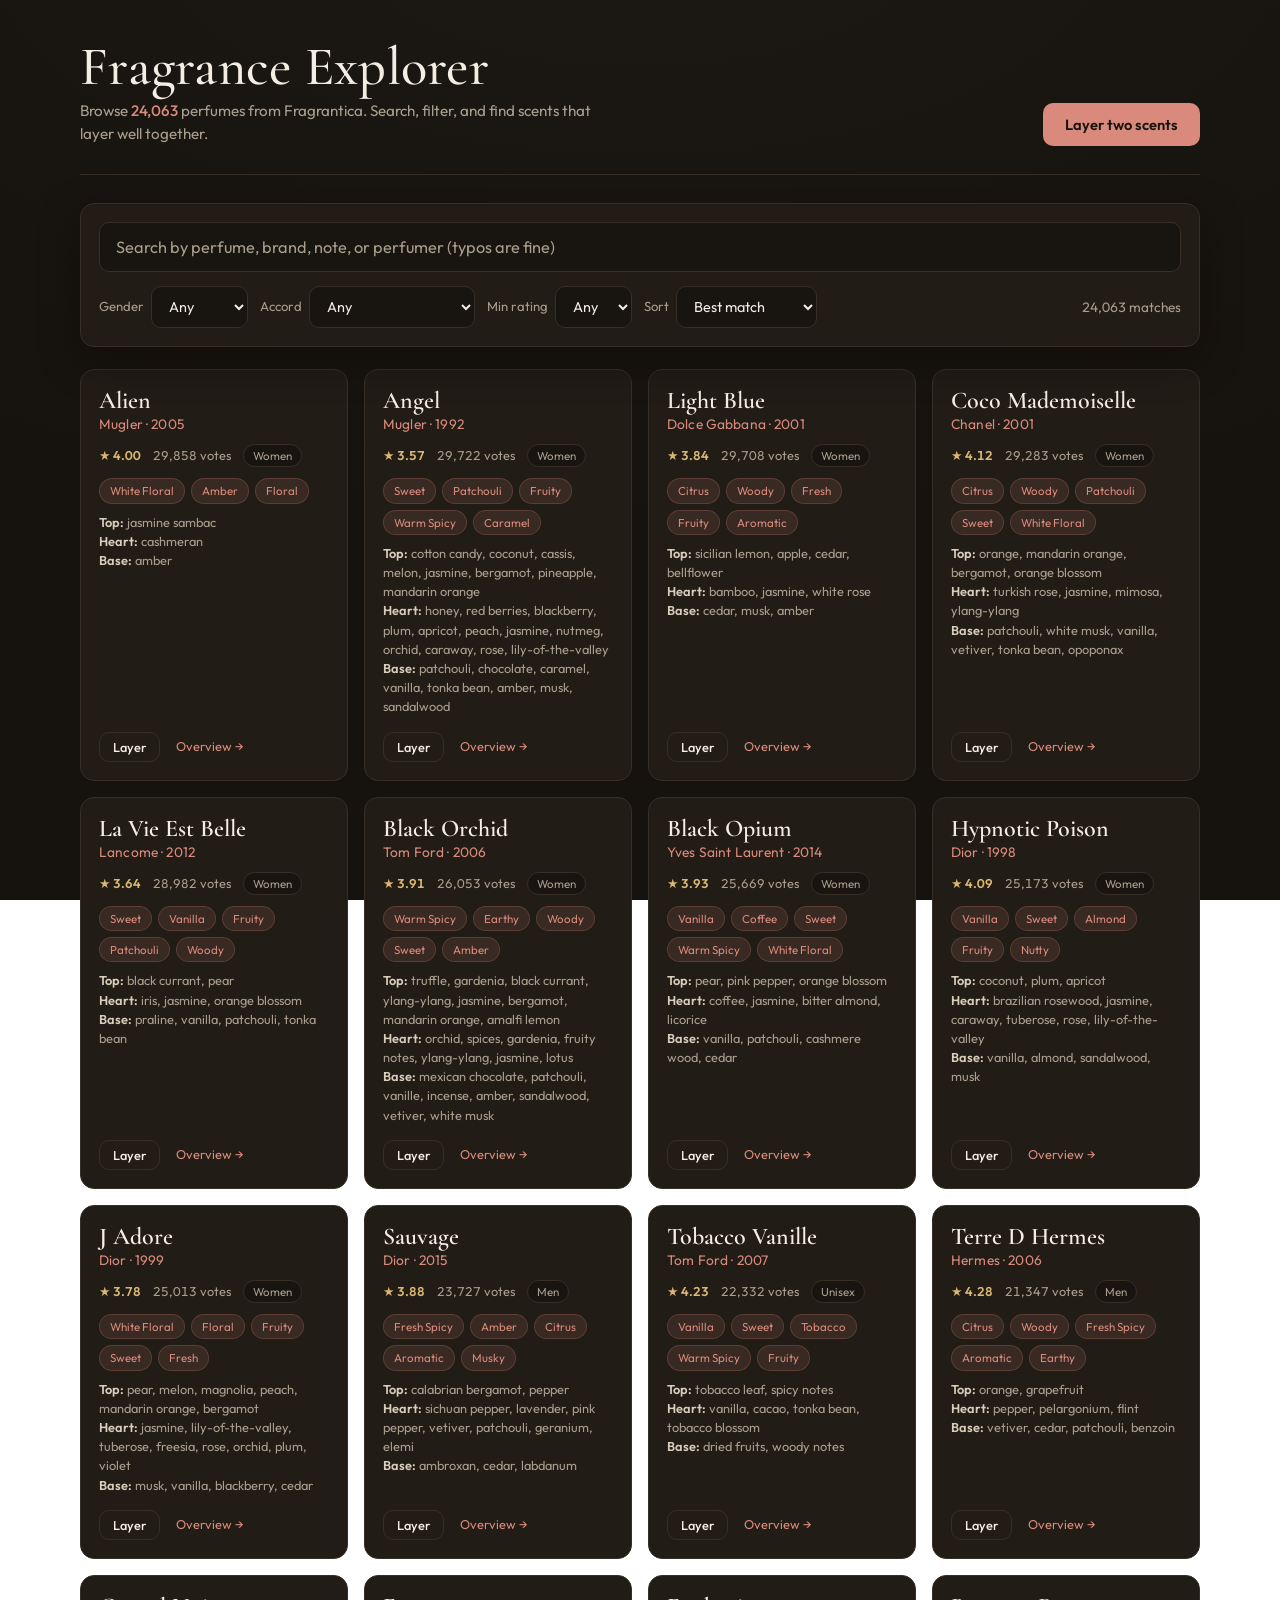
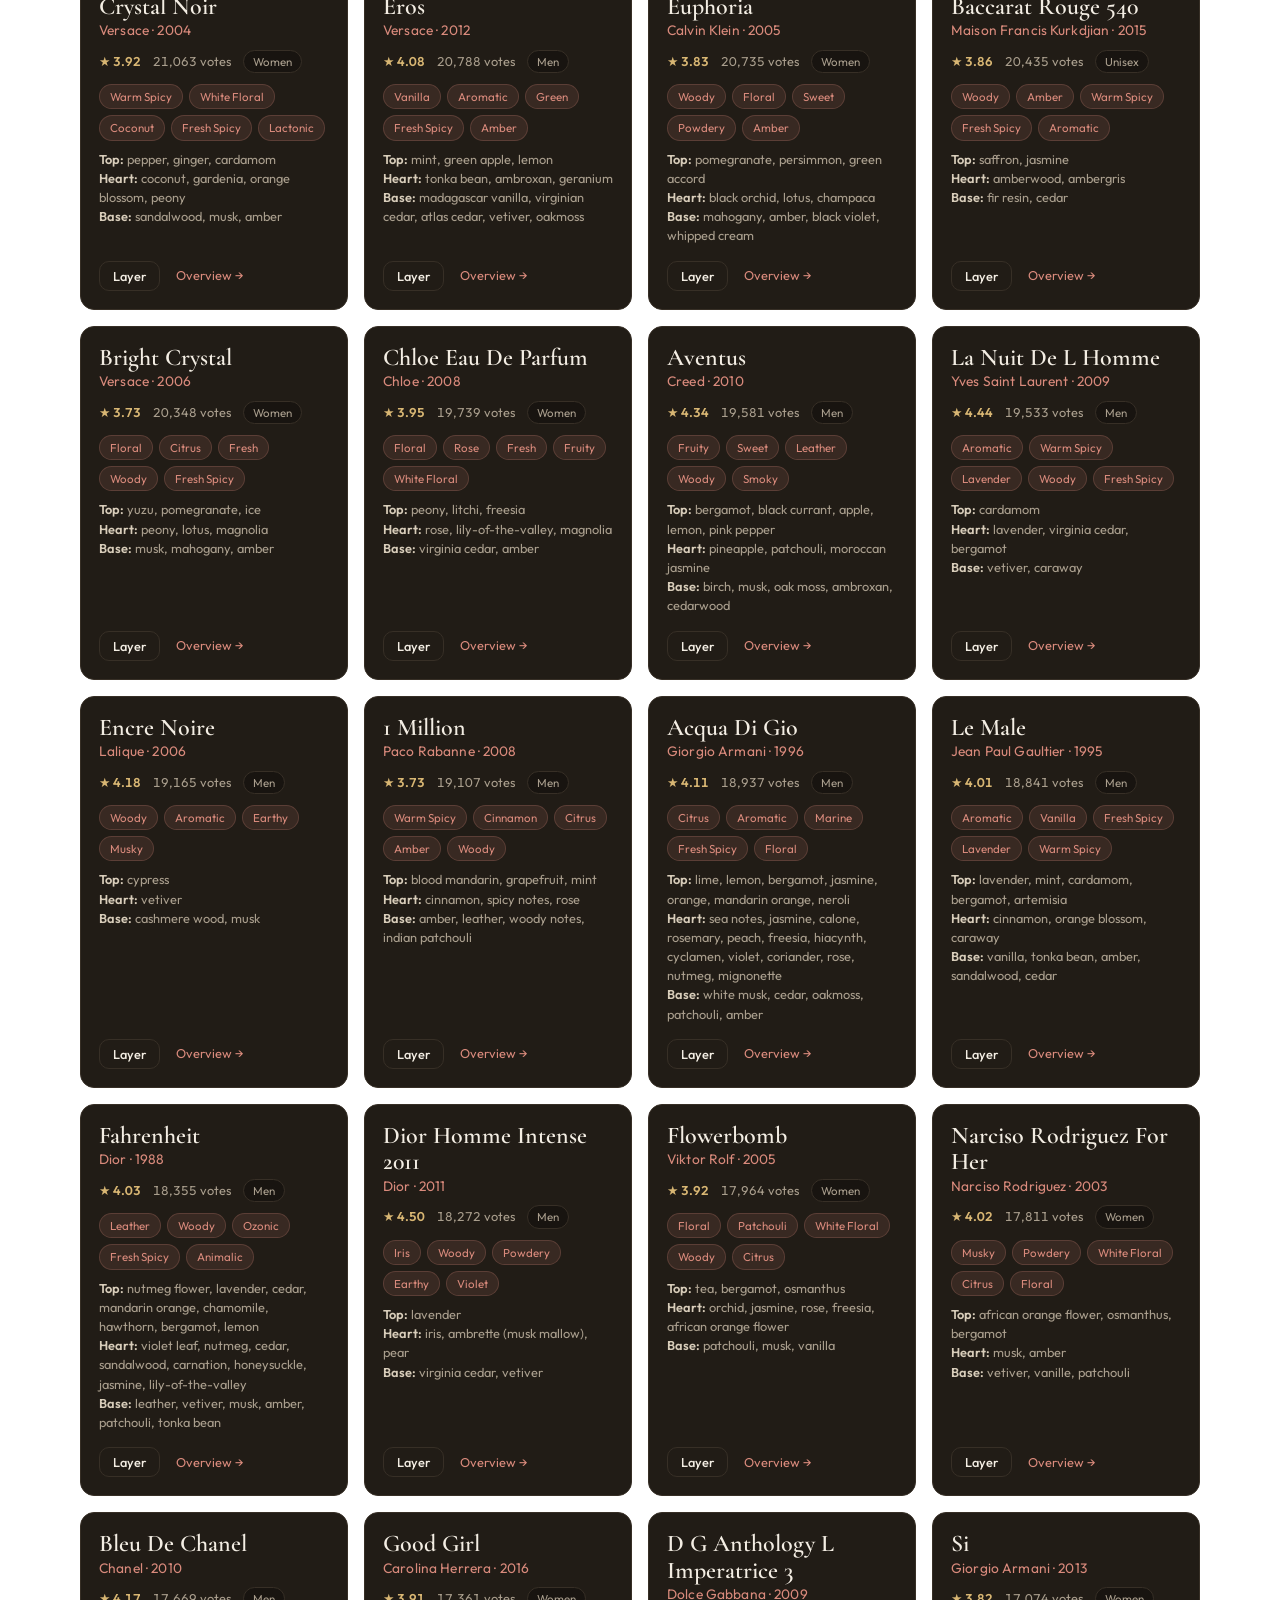
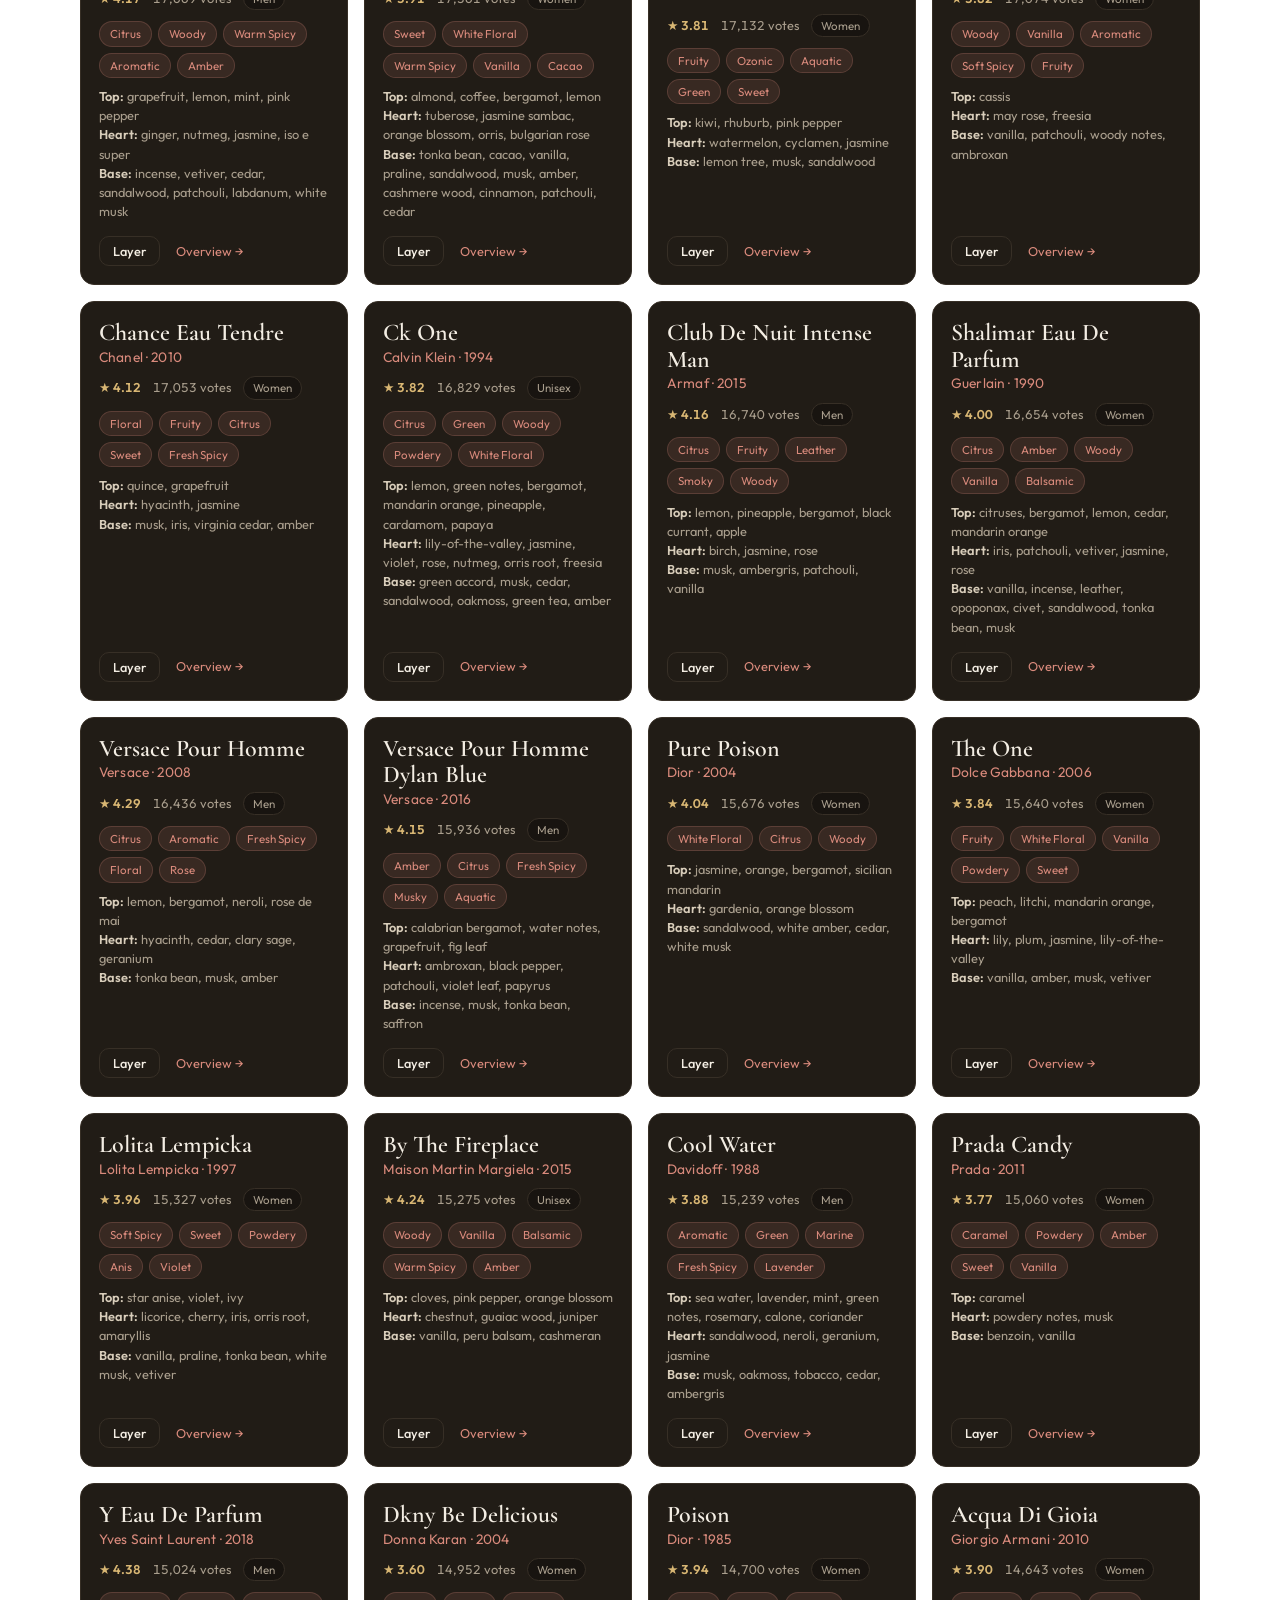
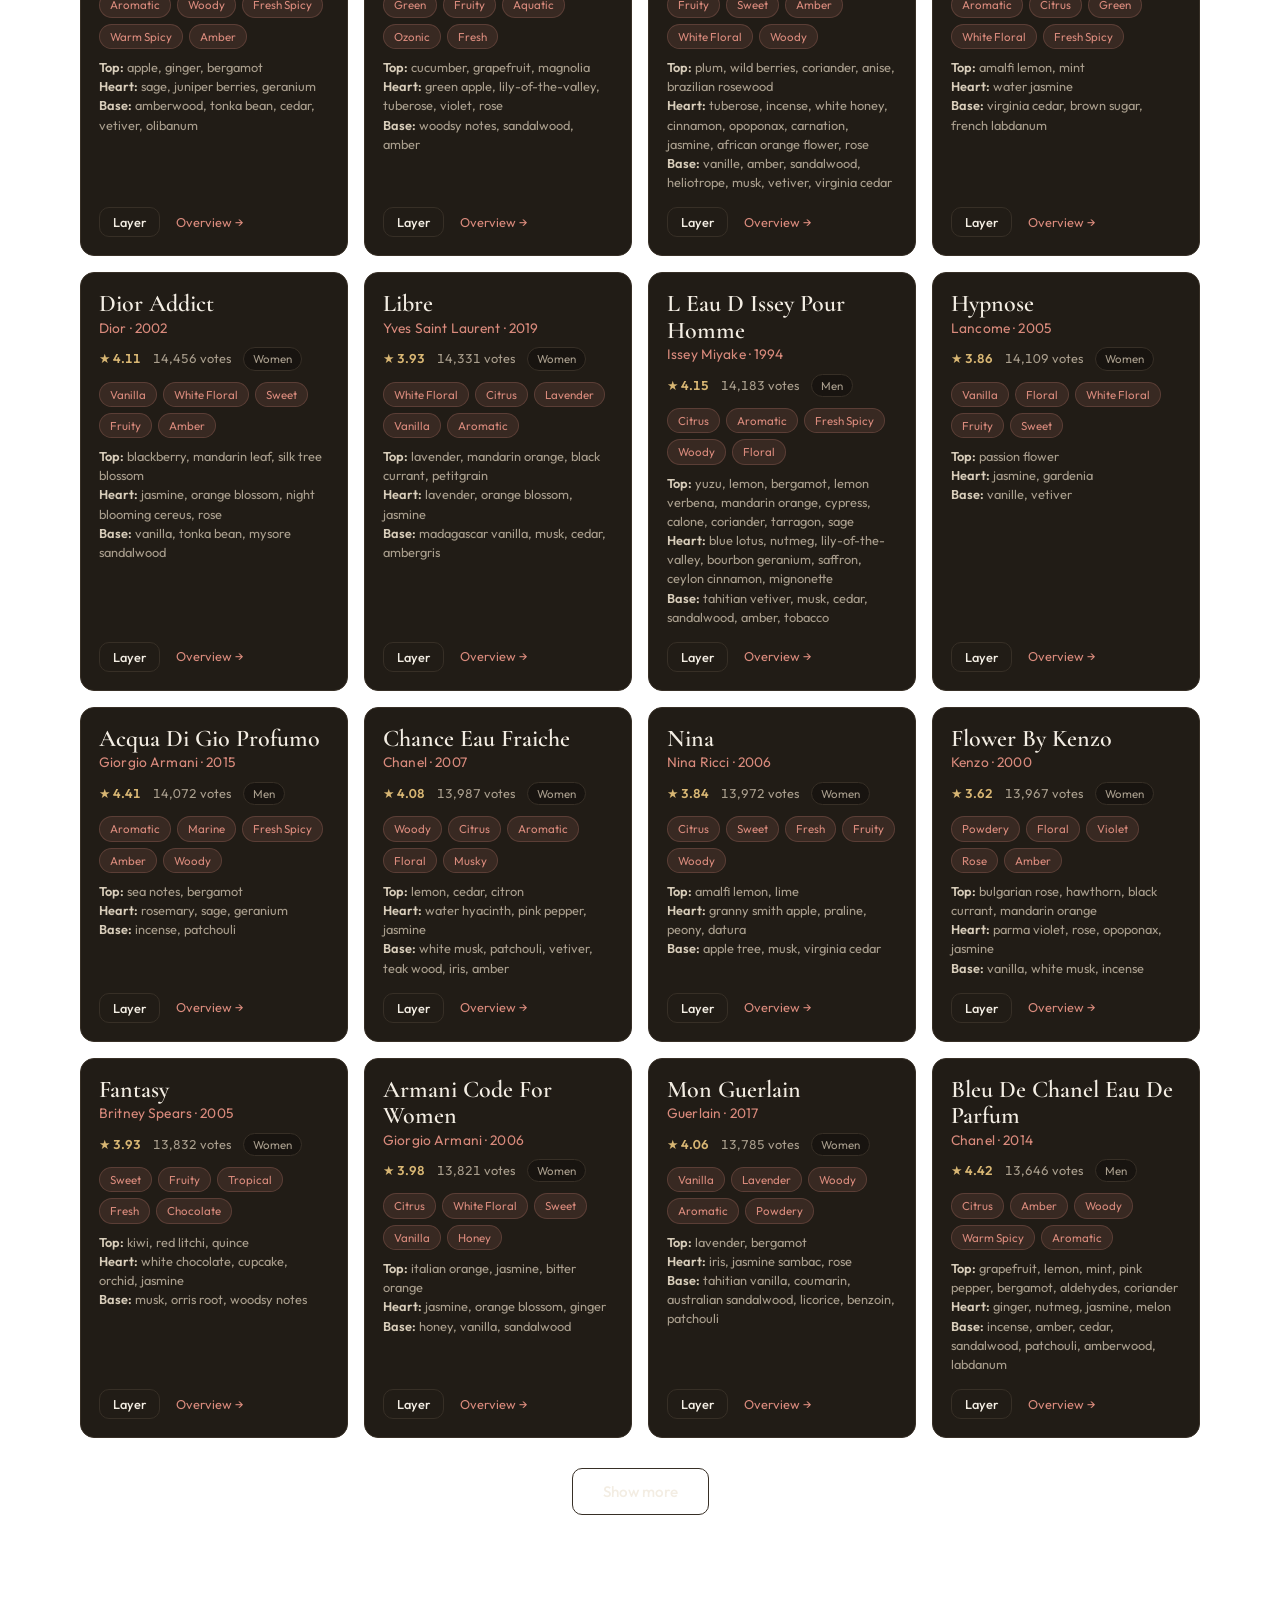
==== commit 1e9a978e: "Add forgiving fuzzy search + per-fragrance overview pages Search: typo tolerance (edit-distance), wo" ====
--- a/index.html
+++ b/index.html
@@ -7,271 +7,7 @@
   <link rel="preconnect" href="https://fonts.googleapis.com" />
   <link rel="preconnect" href="https://fonts.gstatic.com" crossorigin />
   <link href="https://fonts.googleapis.com/css2?family=Cormorant+Garamond:ital,wght@0,400;0,500;0,600;1,500&family=Outfit:wght@300;400;500;600&display=swap" rel="stylesheet" />
-  <style>
-    /* ============================================================
-       Fragrance Explorer - editorial-luxury dark theme
-       Palette: warm charcoal base + single clay-rose accent.
-       Display: Cormorant Garamond (serif, justified for a fragrance
-       domain). UI: Outfit. One accent locked across the whole page.
-       Radius rule: containers 14px, buttons 10px, tags pill.
-       ============================================================ */
-    :root {
-      --bg: #16130f;          /* warm near-black */
-      --bg-2: #1c1813;        /* gradient end */
-      --surface: #211c16;     /* cards, controls */
-      --surface-2: #2a241d;   /* hover */
-      --surface-3: #181410;   /* inset inputs */
-      --text: #f3ede3;        /* warm off-white */
-      --muted: #a99e8d;       /* warm grey */
-      --soft: #d8cdba;        /* note emphasis */
-      --border: #372f26;
-      --accent: #d98a7c;      /* clay rose */
-      --accent-deep: #c2705f; /* deeper rose for fills */
-      --ink-on-accent: #1a140f;
-      --gold: #d8b673;        /* rating star, used only for ratings */
-      --green: #9bbf8a;       /* positive verdict, muted sage */
-    }
-    * { box-sizing: border-box; margin: 0; padding: 0; }
-    html { -webkit-text-size-adjust: 100%; }
-    body {
-      font-family: "Outfit", system-ui, -apple-system, "Segoe UI", sans-serif;
-      background: radial-gradient(1200px 600px at 50% -10%, var(--bg-2), var(--bg));
-      background-attachment: fixed;
-      color: var(--text);
-      min-height: 100vh;
-      padding: 40px 20px 96px;
-      line-height: 1.5;
-      -webkit-font-smoothing: antialiased;
-    }
-    .wrap { max-width: 1120px; margin: 0 auto; }
-
-    /* ---- Header ---- */
-    header {
-      display: flex;
-      align-items: flex-end;
-      justify-content: space-between;
-      gap: 24px;
-      flex-wrap: wrap;
-      padding-bottom: 28px;
-      margin-bottom: 28px;
-      border-bottom: 1px solid var(--border);
-    }
-    .brandblock { display: flex; flex-direction: column; gap: 6px; }
-    h1 {
-      font-family: "Cormorant Garamond", Georgia, serif;
-      font-weight: 500;
-      font-size: clamp(2.4rem, 5vw, 3.4rem);
-      letter-spacing: 0.005em;
-      line-height: 1.0;
-      color: var(--text);
-    }
-    .tagline { color: var(--muted); font-size: 0.95rem; max-width: 52ch; }
-    .tagline #total { color: var(--accent); font-weight: 500; }
-    .layer2-cta {
-      flex-shrink: 0;
-      background: var(--accent);
-      color: var(--ink-on-accent);
-      border: none;
-      border-radius: 10px;
-      padding: 12px 22px;
-      font-family: inherit;
-      font-size: 0.92rem;
-      font-weight: 600;
-      cursor: pointer;
-      transition: transform 0.12s ease, background 0.12s ease;
-    }
-    .layer2-cta:hover { background: #e59c8e; }
-    .layer2-cta:active { transform: translateY(1px); }
-
-    /* ---- Controls ---- */
-    .controls {
-      background: var(--surface);
-      border: 1px solid var(--border);
-      border-radius: 14px;
-      padding: 18px;
-      margin-bottom: 22px;
-      display: grid;
-      grid-template-columns: 1fr;
-      gap: 14px;
-      position: sticky;
-      top: 12px;
-      z-index: 10;
-      box-shadow: 0 12px 40px rgba(10, 7, 4, 0.45);
-    }
-    #search {
-      width: 100%;
-      padding: 14px 16px;
-      border: 1px solid var(--border);
-      border-radius: 10px;
-      background: var(--surface-3);
-      color: var(--text);
-      font-family: inherit;
-      font-size: 1.02rem;
-      outline: none;
-      transition: border-color 0.12s ease;
-    }
-    #search::placeholder { color: var(--muted); }
-    #search:focus { border-color: var(--accent); }
-    .filter-row { display: flex; gap: 12px; flex-wrap: wrap; align-items: center; }
-    select {
-      padding: 10px 13px;
-      border: 1px solid var(--border);
-      border-radius: 10px;
-      background: var(--surface-3);
-      color: var(--text);
-      font-family: inherit;
-      font-size: 0.9rem;
-      outline: none;
-      cursor: pointer;
-      transition: border-color 0.12s ease;
-    }
-    select:focus { border-color: var(--accent); }
-    label.lbl { color: var(--muted); font-size: 0.82rem; display: flex; align-items: center; gap: 7px; }
-    .count { color: var(--muted); font-size: 0.85rem; margin-left: auto; font-variant-numeric: tabular-nums; }
-
-    /* ---- Card grid ---- */
-    .grid {
-      display: grid;
-      grid-template-columns: repeat(auto-fill, minmax(260px, 1fr));
-      gap: 16px;
-    }
-    .card {
-      background: var(--surface);
-      border: 1px solid var(--border);
-      border-radius: 14px;
-      padding: 18px;
-      transition: transform 0.14s ease, border-color 0.14s ease, background 0.14s ease;
-      display: flex;
-      flex-direction: column;
-      gap: 9px;
-    }
-    .card:hover {
-      transform: translateY(-3px);
-      border-color: var(--accent);
-      background: var(--surface-2);
-    }
-    .card .name { font-family: "Cormorant Garamond", Georgia, serif; font-size: 1.5rem; font-weight: 600; line-height: 1.1; }
-    .card .brand { color: var(--accent); font-size: 0.86rem; letter-spacing: 0.01em; }
-    .meta { display: flex; gap: 12px; flex-wrap: wrap; font-size: 0.8rem; color: var(--muted); align-items: center; font-variant-numeric: tabular-nums; }
-    .rating { color: var(--gold); font-weight: 600; }
-    .gender-tag { font-size: 0.72rem; padding: 2px 9px; border-radius: 999px; background: var(--surface-3); border: 1px solid var(--border); color: var(--muted); text-transform: capitalize; }
-    .accords { display: flex; gap: 6px; flex-wrap: wrap; margin-top: 2px; }
-    .accord { font-size: 0.72rem; padding: 3px 10px; border-radius: 999px; background: rgba(217, 138, 124, 0.12); border: 1px solid rgba(217, 138, 124, 0.22); color: var(--accent); text-transform: capitalize; }
-    .notes { font-size: 0.8rem; color: var(--muted); line-height: 1.5; }
-    .notes b { color: #d8cdba; font-weight: 600; }
-    .card-actions { margin-top: auto; display: flex; gap: 16px; align-items: center; padding-top: 6px; }
-    .card-actions a { font-size: 0.8rem; color: var(--accent); text-decoration: none; }
-    .card-actions a:hover { text-decoration: underline; }
-    .layer-btn {
-      font-family: inherit;
-      font-size: 0.8rem;
-      font-weight: 500;
-      background: transparent;
-      color: var(--text);
-      border: 1px solid var(--border);
-      border-radius: 10px;
-      padding: 6px 13px;
-      cursor: pointer;
-      transition: border-color 0.12s ease, background 0.12s ease;
-    }
-    .layer-btn:hover { border-color: var(--accent); background: rgba(217, 138, 124, 0.1); }
-
-    .empty { text-align: center; color: var(--muted); padding: 72px 0; font-style: italic; grid-column: 1/-1; }
-    #more {
-      display: block; margin: 30px auto 0; padding: 13px 30px;
-      background: transparent; color: var(--text);
-      border: 1px solid var(--border);
-      border-radius: 10px; font-family: inherit; font-size: 0.95rem; font-weight: 500; cursor: pointer;
-      transition: border-color 0.12s ease, background 0.12s ease;
-    }
-    #more:hover { border-color: var(--accent); background: rgba(217, 138, 124, 0.1); }
-    #more[hidden] { display: none; }
-    .loading { text-align: center; color: var(--muted); padding: 72px; grid-column: 1/-1; }
-
-    /* ---- Modal ---- */
-    .overlay {
-      position: fixed; inset: 0; background: rgba(10, 7, 4, 0.78);
-      display: none; align-items: flex-start; justify-content: center;
-      padding: 48px 18px; z-index: 100; overflow-y: auto; backdrop-filter: blur(5px);
-    }
-    .overlay.open { display: flex; }
-    .modal {
-      background: var(--surface); border: 1px solid var(--border);
-      border-radius: 14px; max-width: 720px; width: 100%; padding: 28px;
-      box-shadow: 0 40px 100px rgba(8, 5, 3, 0.7);
-    }
-    .modal-head { display: flex; justify-content: space-between; align-items: flex-start; gap: 14px; margin-bottom: 4px; }
-    .modal-head h2 { font-family: "Cormorant Garamond", Georgia, serif; font-weight: 600; font-size: 1.9rem; line-height: 1.1; }
-    .modal-head .sub { color: var(--muted); font-size: 0.86rem; margin-top: 6px; }
-    .close-x { background: transparent; border: none; color: var(--muted); font-size: 1.7rem; cursor: pointer; line-height: 1; padding: 0 4px; }
-    .close-x:hover { color: var(--accent); }
-    .modal-intro { color: var(--muted); font-size: 0.86rem; margin: 14px 0 18px; line-height: 1.6; }
-    .combo {
-      border: 1px solid var(--border); border-radius: 12px;
-      padding: 16px; margin-bottom: 12px; background: var(--surface-3);
-    }
-    .combo-top { display: flex; justify-content: space-between; align-items: baseline; gap: 12px; flex-wrap: wrap; }
-    .combo-name { font-family: "Cormorant Garamond", Georgia, serif; font-size: 1.25rem; font-weight: 600; }
-    .combo-link {
-      background: none; border: none; padding: 0; cursor: pointer;
-      color: var(--text); font: inherit; text-align: left;
-      display: inline-flex; align-items: baseline; gap: 8px;
-    }
-    .combo-link:hover .combo-name { color: var(--accent); text-decoration: underline; }
-    .combo-link .arrow { color: var(--muted); font-size: 0.82rem; }
-    .combo-brand { color: var(--accent); font-size: 0.86rem; font-weight: 400; }
-    .strength { font-size: 0.74rem; font-weight: 700; padding: 3px 11px; border-radius: 999px; white-space: nowrap; letter-spacing: 0.02em; }
-    .s-excellent { background: rgba(155, 191, 138, 0.16); color: var(--green); }
-    .s-great { background: rgba(217, 138, 124, 0.18); color: var(--accent); }
-    .s-good { background: rgba(216, 182, 115, 0.16); color: var(--gold); }
-    .s-try { background: rgba(169, 158, 141, 0.16); color: var(--muted); }
-    .bar { height: 5px; background: var(--surface-2); border-radius: 999px; margin: 10px 0; overflow: hidden; }
-    .bar > div { height: 100%; background: var(--accent); border-radius: 999px; }
-    .why { font-size: 0.82rem; color: var(--muted); line-height: 1.6; }
-    .why b { color: #d8cdba; font-weight: 600; }
-    .modal-empty { color: var(--muted); font-style: italic; padding: 24px 0; text-align: center; }
-
-    /* ---- Layer-two picker ---- */
-    .pick-row { display: flex; gap: 14px; flex-wrap: wrap; margin-bottom: 16px; }
-    .pick-col { flex: 1; min-width: 220px; }
-    .pick-col label { display: block; font-size: 0.8rem; color: var(--muted); margin-bottom: 7px; }
-    .pick-input {
-      width: 100%; padding: 11px 13px; border: 1px solid var(--border);
-      border-radius: 10px; background: var(--surface-3); color: var(--text); font-family: inherit; font-size: 0.95rem; outline: none;
-      transition: border-color 0.12s ease;
-    }
-    .pick-input::placeholder { color: var(--muted); }
-    .pick-input:focus { border-color: var(--accent); }
-    .pick-results {
-      border: 1px solid var(--border); border-top: none; border-radius: 0 0 10px 10px;
-      max-height: 180px; overflow-y: auto; background: var(--surface-3);
-    }
-    .pick-results[hidden] { display: none; }
-    .pick-item { padding: 9px 13px; cursor: pointer; font-size: 0.85rem; }
-    .pick-item:hover, .pick-item.active { background: var(--surface-2); }
-    .pick-item .pi-brand { color: var(--accent); font-size: 0.78rem; }
-    .picked {
-      border: 1px solid var(--accent); border-radius: 10px; padding: 12px 13px;
-      background: rgba(217, 138, 124, 0.08); font-size: 0.9rem;
-    }
-    .picked .pk-brand { color: var(--accent); font-size: 0.8rem; }
-    .picked .pk-clear { float: right; cursor: pointer; color: var(--muted); font-size: 1.1rem; line-height: 1; }
-    .picked .pk-clear:hover { color: var(--accent); }
-    .verdict { margin-top: 8px; }
-    .verdict-big { font-family: "Cormorant Garamond", Georgia, serif; font-size: 2rem; font-weight: 600; margin-bottom: 6px; }
-    .verdict-tip { font-size: 0.84rem; color: var(--muted); margin-top: 12px; line-height: 1.6; }
-
-    /* ---- Reduced motion ---- */
-    @media (prefers-reduced-motion: reduce) {
-      * { transition: none !important; }
-    }
-
-    @media (max-width: 560px) {
-      body { padding: 28px 14px 72px; }
-      header { align-items: stretch; }
-      .layer2-cta { width: 100%; }
-    }
-  </style>
+  <link rel="stylesheet" href="styles.css" />
 </head>
 <body>
   <div class="wrap">
@@ -284,7 +20,7 @@
     </header>
 
     <div class="controls">
-      <input id="search" type="text" placeholder="Search by perfume, brand, note, or perfumer" autocomplete="off" />
+      <input id="search" type="text" placeholder="Search by perfume, brand, note, or perfumer (typos are fine)" autocomplete="off" />
       <div class="filter-row">
         <label class="lbl">Gender
           <select id="gender">
@@ -308,6 +44,7 @@
         </label>
         <label class="lbl">Sort
           <select id="sort">
+            <option value="relevance">Best match</option>
             <option value="votes">Most reviewed</option>
             <option value="rating">Highest rated</option>
             <option value="year_desc">Newest</option>
@@ -336,7 +73,7 @@
       <p class="modal-intro">
         Suggested scents to layer with this one. Scores come from perfumery theory:
         classic complementary accords, shared bridge notes, and avoiding near-duplicates.
-        Click any name to explore its matches. Spray the heavier, base-driven scent first.
+        Click any name to open its full overview. Spray the heavier, base-driven scent first.
       </p>
       <div id="m-list"></div>
     </div>
@@ -367,6 +104,7 @@
   </div>
 
   <script src="perfumes.js"></script>
+  <script src="search.js"></script>
   <script src="layering.js"></script>
   <script>
     const PAGE = 60;
@@ -380,6 +118,7 @@
       p._id = i;
       p._notes = new Set([...p.top, ...p.mid, ...p.base]);
     });
+    indexForSearch(data);   // precompute normalized fields for fuzzy search
 
     function buildAccordOptions() {
       const counts = {};
@@ -403,9 +142,10 @@
       if (p.mid.length) notes.push(`<b>Heart:</b> ${escapeHtml(p.mid.join(", "))}`);
       if (p.base.length) notes.push(`<b>Base:</b> ${escapeHtml(p.base.join(", "))}`);
       const accords = p.accords.slice(0,5).map(a=>`<span class="accord">${escapeHtml(a)}</span>`).join("");
-      return `<div class="card">
+      const href = "detail.html?id=" + p._id;
+      return `<div class="card" data-href="${href}">
         <div>
-          <div class="name">${escapeHtml(p.name)}</div>
+          <a class="name" href="${href}">${escapeHtml(p.name)}</a>
           <div class="brand">${escapeHtml(p.brand)}${p.year ? " \u00b7 "+p.year : ""}</div>
         </div>
         <div class="meta">
@@ -417,38 +157,44 @@
         ${notes.length ? `<div class="notes">${notes.join("<br>")}</div>` : ""}
         <div class="card-actions">
           <button class="layer-btn" data-id="${p._id}">Layer</button>
-          ${p.url ? `<a href="${escapeHtml(p.url)}" target="_blank" rel="noopener">Fragrantica &rarr;</a>` : ""}
+          <a href="detail.html?id=${p._id}">Overview &rarr;</a>
         </div>
       </div>`;
     }
 
     function apply() {
-      const q = $("search").value.trim().toLowerCase();
+      const q = $("search").value.trim();
       const g = $("gender").value;
       const ac = $("accord").value;
       const mr = parseFloat($("minrate").value);
       const sort = $("sort").value;
 
-      results = data.filter(p => {
+      // forgiving search first (null = no query, keep everything)
+      const searched = searchPerfumes(data, q);
+      const base = searched === null ? data.slice() : searched;
+
+      results = base.filter(p => {
         if (g && p.gender !== g) return false;
         if (ac && !p.accords.includes(ac)) return false;
         if (mr && (p.rating == null || p.rating < mr)) return false;
-        if (q) {
-          const hay = (p.name+" "+p.brand+" "+p.top.join(" ")+" "+p.mid.join(" ")+" "+p.base.join(" ")+" "+p.perfumers.join(" ")).toLowerCase();
-          if (!hay.includes(q)) return false;
-        }
         return true;
       });
 
-      results.sort((a,b) => {
-        switch (sort) {
-          case "rating": return (b.rating||0)-(a.rating||0) || (b.votes||0)-(a.votes||0);
-          case "year_desc": return (b.year||0)-(a.year||0);
-          case "year_asc": return (a.year||9999)-(b.year||9999);
-          case "name": return a.name.localeCompare(b.name);
-          default: return (b.votes||0)-(a.votes||0);
-        }
-      });
+      // "Best match" keeps search relevance order (or popularity with no query).
+      if (sort === "relevance") {
+        if (searched === null) results.sort((a,b)=>(b.votes||0)-(a.votes||0));
+        // else: already sorted by relevance from searchPerfumes
+      } else {
+        results.sort((a,b) => {
+          switch (sort) {
+            case "rating": return (b.rating||0)-(a.rating||0) || (b.votes||0)-(a.votes||0);
+            case "year_desc": return (b.year||0)-(a.year||0);
+            case "year_asc": return (a.year||9999)-(b.year||9999);
+            case "name": return a.name.localeCompare(b.name);
+            default: return (b.votes||0)-(a.votes||0);
+          }
+        });
+      }
 
       shown = PAGE;
       draw();
@@ -458,7 +204,7 @@
       const grid = $("grid");
       $("count").textContent = results.length.toLocaleString() + " matches";
       if (results.length === 0) {
-        grid.innerHTML = `<div class="empty">No perfumes match your filters.</div>`;
+        grid.innerHTML = `<div class="empty">No perfumes match your search. Try fewer or different words.</div>`;
         $("more").hidden = true;
         return;
       }
@@ -491,11 +237,11 @@
           const [label, cls, pct] = layerTier(r);
           return `<div class="combo">
             <div class="combo-top">
-              <button class="combo-link" data-id="${r.p._id}">
+              <a class="combo-link" href="detail.html?id=${r.p._id}">
                 <span class="combo-name">${escapeHtml(r.p.name)}</span>
                 <span class="combo-brand">${escapeHtml(r.p.brand)}</span>
                 <span class="arrow">&rsaquo;</span>
-              </button>
+              </a>
               <span class="strength ${cls}">${label}</span>
             </div>
             <div class="bar"><div style="width:${pct}%"></div></div>
@@ -508,12 +254,6 @@
     }
     function closeModal(){ $("overlay").classList.remove("open"); }
 
-    // clicking a partner name drills into ITS matches
-    $("m-list").addEventListener("click", e => {
-      const b = e.target.closest(".combo-link");
-      if (b) openLayering(data[+b.dataset.id]);
-    });
-
     // ---- Layer two specific scents ----
     const picks = { A: null, B: null };
 
@@ -545,19 +285,11 @@
       inp.addEventListener("input", () => {
         clearTimeout(dt);
         dt = setTimeout(() => {
-          const q = inp.value.trim().toLowerCase();
+          const q = inp.value.trim();
           if (q.length < 2) { res.hidden = true; return; }
-          const hits = [];
-          for (const p of data) {
-            if ((p.name + " " + p.brand).toLowerCase().includes(q)) {
-              hits.push(p);
-              if (hits.length >= 30) break;
-            }
-          }
-          hits.sort((a,b)=>(b.votes||0)-(a.votes||0));
-          const top = hits.slice(0, 12);
-          if (!top.length) { res.innerHTML = `<div class="pick-item">No matches</div>`; res.hidden = false; return; }
-          res.innerHTML = top.map(p =>
+          const hits = (searchPerfumes(data, q) || []).slice(0, 12);
+          if (!hits.length) { res.innerHTML = `<div class="pick-item">No matches</div>`; res.hidden = false; return; }
+          res.innerHTML = hits.map(p =>
             `<div class="pick-item" data-id="${p._id}"><b>${escapeHtml(p.name)}</b> <span class="pi-brand">${escapeHtml(p.brand)}</span></div>`
           ).join("");
           res.hidden = false;
@@ -584,14 +316,12 @@
         v.innerHTML = `<div class="verdict-tip">That's the same fragrance on both sides. Pick two different ones.</div>`;
         return;
       }
-      // score both directions, take the better signal
       const r1 = layerScore(picks.A, picks.B);
       const r2 = layerScore(picks.B, picks.A);
       const r = (r2.bestW > r1.bestW || (r2.bestW===r1.bestW && r2.score>r1.score)) ? r2 : r1;
       const { label, cls } = verdictLabel(r);
       const [, , pct] = layerTier(r);
 
-      // which to spray first: the one with more base-heavy / blender accords
       const baseScore = p => p.accords.filter(a => ["amber","woody","vanilla","oud","leather","tobacco","musky"].includes(a)).length;
       const first = baseScore(picks.A) >= baseScore(picks.B) ? picks.A : picks.B;
       const second = first === picks.A ? picks.B : picks.A;
@@ -614,7 +344,6 @@
     }
     function closeModal2(){ $("overlay2").classList.remove("open"); }
 
-    $("verdict").addEventListener("click", () => {});
     $("overlay2").addEventListener("click", e => {
       const clr = e.target.closest(".pk-clear");
       if (clr) { picks[clr.dataset.slot] = null; renderSlot(clr.dataset.slot); return; }
@@ -624,7 +353,11 @@
     // ---- wiring ----
     $("grid").addEventListener("click", e => {
       const btn = e.target.closest(".layer-btn");
-      if (btn) openLayering(data[+btn.dataset.id]);
+      if (btn) { e.preventDefault(); openLayering(data[+btn.dataset.id]); return; }
+      // click anywhere else on a card navigates to its overview
+      if (e.target.closest("a")) return;          // explicit links handle themselves
+      const cardEl = e.target.closest(".card");
+      if (cardEl && cardEl.dataset.href) window.location.href = cardEl.dataset.href;
     });
     $("m-close").addEventListener("click", closeModal);
     $("overlay").addEventListener("click", e => { if (e.target === $("overlay")) closeModal(); });
--- a/styles.css
+++ b/styles.css
@@ -0,0 +1,345 @@
+/* ============================================================
+   Fragrance Explorer - shared stylesheet
+   Editorial-luxury dark theme. Warm charcoal base + one clay-rose
+   accent, locked across both pages. Display: Cormorant Garamond
+   (serif, justified for a fragrance domain). UI: Outfit.
+   Radius rule: containers 14px, buttons 10px, tags pill.
+   ============================================================ */
+:root {
+  --bg: #16130f;          /* warm near-black */
+  --bg-2: #1c1813;        /* gradient end */
+  --surface: #211c16;     /* cards, controls */
+  --surface-2: #2a241d;   /* hover */
+  --surface-3: #181410;   /* inset inputs */
+  --text: #f3ede3;        /* warm off-white */
+  --muted: #a99e8d;       /* warm grey */
+  --soft: #d8cdba;        /* note emphasis */
+  --border: #372f26;
+  --accent: #d98a7c;      /* clay rose */
+  --accent-deep: #c2705f; /* deeper rose for fills */
+  --ink-on-accent: #1a140f;
+  --gold: #d8b673;        /* rating star, used only for ratings */
+  --green: #9bbf8a;       /* positive verdict, muted sage */
+}
+* { box-sizing: border-box; margin: 0; padding: 0; }
+html { -webkit-text-size-adjust: 100%; }
+body {
+  font-family: "Outfit", system-ui, -apple-system, "Segoe UI", sans-serif;
+  background: radial-gradient(1200px 600px at 50% -10%, var(--bg-2), var(--bg));
+  background-attachment: fixed;
+  color: var(--text);
+  min-height: 100vh;
+  padding: 40px 20px 96px;
+  line-height: 1.5;
+  -webkit-font-smoothing: antialiased;
+}
+.wrap { max-width: 1120px; margin: 0 auto; }
+a { color: var(--accent); }
+
+/* ---- Header ---- */
+header {
+  display: flex;
+  align-items: flex-end;
+  justify-content: space-between;
+  gap: 24px;
+  flex-wrap: wrap;
+  padding-bottom: 28px;
+  margin-bottom: 28px;
+  border-bottom: 1px solid var(--border);
+}
+.brandblock { display: flex; flex-direction: column; gap: 6px; }
+h1 {
+  font-family: "Cormorant Garamond", Georgia, serif;
+  font-weight: 500;
+  font-size: clamp(2.4rem, 5vw, 3.4rem);
+  letter-spacing: 0.005em;
+  line-height: 1.0;
+  color: var(--text);
+}
+.tagline { color: var(--muted); font-size: 0.95rem; max-width: 52ch; }
+.tagline #total { color: var(--accent); font-weight: 500; }
+.layer2-cta {
+  flex-shrink: 0;
+  background: var(--accent);
+  color: var(--ink-on-accent);
+  border: none;
+  border-radius: 10px;
+  padding: 12px 22px;
+  font-family: inherit;
+  font-size: 0.92rem;
+  font-weight: 600;
+  cursor: pointer;
+  transition: transform 0.12s ease, background 0.12s ease;
+}
+.layer2-cta:hover { background: #e59c8e; }
+.layer2-cta:active { transform: translateY(1px); }
+
+/* ---- Controls ---- */
+.controls {
+  background: var(--surface);
+  border: 1px solid var(--border);
+  border-radius: 14px;
+  padding: 18px;
+  margin-bottom: 22px;
+  display: grid;
+  grid-template-columns: 1fr;
+  gap: 14px;
+  position: sticky;
+  top: 12px;
+  z-index: 10;
+  box-shadow: 0 12px 40px rgba(10, 7, 4, 0.45);
+}
+#search {
+  width: 100%;
+  padding: 14px 16px;
+  border: 1px solid var(--border);
+  border-radius: 10px;
+  background: var(--surface-3);
+  color: var(--text);
+  font-family: inherit;
+  font-size: 1.02rem;
+  outline: none;
+  transition: border-color 0.12s ease;
+}
+#search::placeholder { color: var(--muted); }
+#search:focus { border-color: var(--accent); }
+.filter-row { display: flex; gap: 12px; flex-wrap: wrap; align-items: center; }
+select {
+  padding: 10px 13px;
+  border: 1px solid var(--border);
+  border-radius: 10px;
+  background: var(--surface-3);
+  color: var(--text);
+  font-family: inherit;
+  font-size: 0.9rem;
+  outline: none;
+  cursor: pointer;
+  transition: border-color 0.12s ease;
+}
+select:focus { border-color: var(--accent); }
+label.lbl { color: var(--muted); font-size: 0.82rem; display: flex; align-items: center; gap: 7px; }
+.count { color: var(--muted); font-size: 0.85rem; margin-left: auto; font-variant-numeric: tabular-nums; }
+
+/* ---- Card grid ---- */
+.grid {
+  display: grid;
+  grid-template-columns: repeat(auto-fill, minmax(260px, 1fr));
+  gap: 16px;
+}
+.card {
+  background: var(--surface);
+  border: 1px solid var(--border);
+  border-radius: 14px;
+  padding: 18px;
+  transition: transform 0.14s ease, border-color 0.14s ease, background 0.14s ease;
+  display: flex;
+  flex-direction: column;
+  gap: 9px;
+  cursor: pointer;
+}
+.card:hover {
+  transform: translateY(-3px);
+  border-color: var(--accent);
+  background: var(--surface-2);
+}
+.card .name {
+  font-family: "Cormorant Garamond", Georgia, serif;
+  font-size: 1.5rem;
+  font-weight: 600;
+  line-height: 1.1;
+  color: var(--text);
+  text-decoration: none;
+}
+.card:hover .name { color: var(--accent); }
+.card .brand { color: var(--accent); font-size: 0.86rem; letter-spacing: 0.01em; }
+.meta { display: flex; gap: 12px; flex-wrap: wrap; font-size: 0.8rem; color: var(--muted); align-items: center; font-variant-numeric: tabular-nums; }
+.rating { color: var(--gold); font-weight: 600; }
+.gender-tag { font-size: 0.72rem; padding: 2px 9px; border-radius: 999px; background: var(--surface-3); border: 1px solid var(--border); color: var(--muted); text-transform: capitalize; }
+.accords { display: flex; gap: 6px; flex-wrap: wrap; margin-top: 2px; }
+.accord { font-size: 0.72rem; padding: 3px 10px; border-radius: 999px; background: rgba(217, 138, 124, 0.12); border: 1px solid rgba(217, 138, 124, 0.22); color: var(--accent); text-transform: capitalize; }
+.notes { font-size: 0.8rem; color: var(--muted); line-height: 1.5; }
+.notes b { color: var(--soft); font-weight: 600; }
+.card-actions { margin-top: auto; display: flex; gap: 16px; align-items: center; padding-top: 6px; }
+.card-actions a { font-size: 0.8rem; color: var(--accent); text-decoration: none; }
+.card-actions a:hover { text-decoration: underline; }
+.layer-btn {
+  font-family: inherit;
+  font-size: 0.8rem;
+  font-weight: 500;
+  background: transparent;
+  color: var(--text);
+  border: 1px solid var(--border);
+  border-radius: 10px;
+  padding: 6px 13px;
+  cursor: pointer;
+  transition: border-color 0.12s ease, background 0.12s ease;
+}
+.layer-btn:hover { border-color: var(--accent); background: rgba(217, 138, 124, 0.1); }
+
+.empty { text-align: center; color: var(--muted); padding: 72px 0; font-style: italic; grid-column: 1/-1; }
+#more {
+  display: block; margin: 30px auto 0; padding: 13px 30px;
+  background: transparent; color: var(--text);
+  border: 1px solid var(--border);
+  border-radius: 10px; font-family: inherit; font-size: 0.95rem; font-weight: 500; cursor: pointer;
+  transition: border-color 0.12s ease, background 0.12s ease;
+}
+#more:hover { border-color: var(--accent); background: rgba(217, 138, 124, 0.1); }
+#more[hidden] { display: none; }
+.loading { text-align: center; color: var(--muted); padding: 72px; grid-column: 1/-1; }
+
+/* ---- Modal ---- */
+.overlay {
+  position: fixed; inset: 0; background: rgba(10, 7, 4, 0.78);
+  display: none; align-items: flex-start; justify-content: center;
+  padding: 48px 18px; z-index: 100; overflow-y: auto; backdrop-filter: blur(5px);
+}
+.overlay.open { display: flex; }
+.modal {
+  background: var(--surface); border: 1px solid var(--border);
+  border-radius: 14px; max-width: 720px; width: 100%; padding: 28px;
+  box-shadow: 0 40px 100px rgba(8, 5, 3, 0.7);
+}
+.modal-head { display: flex; justify-content: space-between; align-items: flex-start; gap: 14px; margin-bottom: 4px; }
+.modal-head h2 { font-family: "Cormorant Garamond", Georgia, serif; font-weight: 600; font-size: 1.9rem; line-height: 1.1; }
+.modal-head .sub { color: var(--muted); font-size: 0.86rem; margin-top: 6px; }
+.close-x { background: transparent; border: none; color: var(--muted); font-size: 1.7rem; cursor: pointer; line-height: 1; padding: 0 4px; }
+.close-x:hover { color: var(--accent); }
+.modal-intro { color: var(--muted); font-size: 0.86rem; margin: 14px 0 18px; line-height: 1.6; }
+.combo {
+  border: 1px solid var(--border); border-radius: 12px;
+  padding: 16px; margin-bottom: 12px; background: var(--surface-3);
+}
+.combo-top { display: flex; justify-content: space-between; align-items: baseline; gap: 12px; flex-wrap: wrap; }
+.combo-name { font-family: "Cormorant Garamond", Georgia, serif; font-size: 1.25rem; font-weight: 600; }
+.combo-link {
+  background: none; border: none; padding: 0; cursor: pointer;
+  color: var(--text); font: inherit; text-align: left;
+  display: inline-flex; align-items: baseline; gap: 8px; text-decoration: none;
+}
+.combo-link:hover .combo-name { color: var(--accent); text-decoration: underline; }
+.combo-link .arrow { color: var(--muted); font-size: 0.82rem; }
+.combo-brand { color: var(--accent); font-size: 0.86rem; font-weight: 400; }
+.strength { font-size: 0.74rem; font-weight: 700; padding: 3px 11px; border-radius: 999px; white-space: nowrap; letter-spacing: 0.02em; }
+.s-excellent { background: rgba(155, 191, 138, 0.16); color: var(--green); }
+.s-great { background: rgba(217, 138, 124, 0.18); color: var(--accent); }
+.s-good { background: rgba(216, 182, 115, 0.16); color: var(--gold); }
+.s-try { background: rgba(169, 158, 141, 0.16); color: var(--muted); }
+.bar { height: 5px; background: var(--surface-2); border-radius: 999px; margin: 10px 0; overflow: hidden; }
+.bar > div { height: 100%; background: var(--accent); border-radius: 999px; }
+.why { font-size: 0.82rem; color: var(--muted); line-height: 1.6; }
+.why b { color: var(--soft); font-weight: 600; }
+.modal-empty { color: var(--muted); font-style: italic; padding: 24px 0; text-align: center; }
+
+/* ---- Layer-two picker ---- */
+.pick-row { display: flex; gap: 14px; flex-wrap: wrap; margin-bottom: 16px; }
+.pick-col { flex: 1; min-width: 220px; }
+.pick-col label { display: block; font-size: 0.8rem; color: var(--muted); margin-bottom: 7px; }
+.pick-input {
+  width: 100%; padding: 11px 13px; border: 1px solid var(--border);
+  border-radius: 10px; background: var(--surface-3); color: var(--text); font-family: inherit; font-size: 0.95rem; outline: none;
+  transition: border-color 0.12s ease;
+}
+.pick-input::placeholder { color: var(--muted); }
+.pick-input:focus { border-color: var(--accent); }
+.pick-results {
+  border: 1px solid var(--border); border-top: none; border-radius: 0 0 10px 10px;
+  max-height: 180px; overflow-y: auto; background: var(--surface-3);
+}
+.pick-results[hidden] { display: none; }
+.pick-item { padding: 9px 13px; cursor: pointer; font-size: 0.85rem; }
+.pick-item:hover, .pick-item.active { background: var(--surface-2); }
+.pick-item .pi-brand { color: var(--accent); font-size: 0.78rem; }
+.picked {
+  border: 1px solid var(--accent); border-radius: 10px; padding: 12px 13px;
+  background: rgba(217, 138, 124, 0.08); font-size: 0.9rem;
+}
+.picked .pk-brand { color: var(--accent); font-size: 0.8rem; }
+.picked .pk-clear { float: right; cursor: pointer; color: var(--muted); font-size: 1.1rem; line-height: 1; }
+.picked .pk-clear:hover { color: var(--accent); }
+.verdict { margin-top: 8px; }
+.verdict-big { font-family: "Cormorant Garamond", Georgia, serif; font-size: 2rem; font-weight: 600; margin-bottom: 6px; }
+.verdict-tip { font-size: 0.84rem; color: var(--muted); margin-top: 12px; line-height: 1.6; }
+
+/* ============================================================
+   Detail page
+   ============================================================ */
+.back-link {
+  display: inline-flex; align-items: center; gap: 7px;
+  color: var(--muted); text-decoration: none; font-size: 0.9rem;
+  margin-bottom: 26px; transition: color 0.12s ease;
+}
+.back-link:hover { color: var(--accent); }
+
+.detail-head { padding-bottom: 26px; margin-bottom: 30px; border-bottom: 1px solid var(--border); }
+.detail-head h1 { font-size: clamp(2.6rem, 6vw, 4rem); margin-bottom: 8px; }
+.detail-brand { color: var(--accent); font-size: 1.05rem; letter-spacing: 0.01em; margin-bottom: 14px; }
+.detail-meta { display: flex; gap: 16px; flex-wrap: wrap; align-items: center; font-size: 0.9rem; color: var(--muted); font-variant-numeric: tabular-nums; }
+.detail-meta .rating { color: var(--gold); font-weight: 600; }
+
+.section { margin-bottom: 36px; }
+.section-title {
+  font-family: "Cormorant Garamond", Georgia, serif;
+  font-size: 1.7rem; font-weight: 600; margin-bottom: 16px;
+}
+
+/* Scent pyramid */
+.pyramid { display: grid; gap: 14px; }
+.pyramid-level {
+  display: grid; grid-template-columns: 110px 1fr; gap: 18px; align-items: start;
+  padding: 16px 0; border-top: 1px solid var(--border);
+}
+.pyramid-level:first-child { border-top: none; }
+.level-label {
+  font-size: 0.78rem; letter-spacing: 0.14em; text-transform: uppercase;
+  color: var(--muted); padding-top: 5px;
+}
+.note-chips { display: flex; gap: 8px; flex-wrap: wrap; }
+.note-chip {
+  font-size: 0.85rem; padding: 5px 13px; border-radius: 999px;
+  background: var(--surface); border: 1px solid var(--border); color: var(--soft);
+  text-transform: capitalize;
+}
+
+.accords.detail-accords .accord { font-size: 0.82rem; padding: 5px 13px; }
+
+.perfumers { display: flex; gap: 8px; flex-wrap: wrap; }
+.perfumer-chip {
+  font-size: 0.85rem; padding: 5px 13px; border-radius: 999px;
+  background: var(--surface); border: 1px solid var(--border); color: var(--soft);
+}
+
+.detail-actions { display: flex; gap: 14px; flex-wrap: wrap; margin-top: 8px; }
+.btn-primary {
+  background: var(--accent); color: var(--ink-on-accent);
+  border: none; border-radius: 10px; padding: 12px 22px;
+  font-family: inherit; font-size: 0.92rem; font-weight: 600; cursor: pointer;
+  text-decoration: none; display: inline-flex; align-items: center; gap: 8px;
+  transition: transform 0.12s ease, background 0.12s ease;
+}
+.btn-primary:hover { background: #e59c8e; }
+.btn-primary:active { transform: translateY(1px); }
+.btn-ghost {
+  background: transparent; color: var(--text);
+  border: 1px solid var(--border); border-radius: 10px; padding: 12px 22px;
+  font-family: inherit; font-size: 0.92rem; font-weight: 500; cursor: pointer;
+  text-decoration: none; display: inline-flex; align-items: center; gap: 8px;
+  transition: border-color 0.12s ease, background 0.12s ease;
+}
+.btn-ghost:hover { border-color: var(--accent); background: rgba(217, 138, 124, 0.1); }
+
+.notfound { text-align: center; padding: 80px 20px; color: var(--muted); }
+.notfound h1 { margin-bottom: 16px; }
+
+/* ---- Reduced motion ---- */
+@media (prefers-reduced-motion: reduce) {
+  * { transition: none !important; }
+}
+
+@media (max-width: 560px) {
+  body { padding: 28px 14px 72px; }
+  header { align-items: stretch; }
+  .layer2-cta { width: 100%; }
+  .pyramid-level { grid-template-columns: 1fr; gap: 8px; }
+  .level-label { padding-top: 0; }
+}
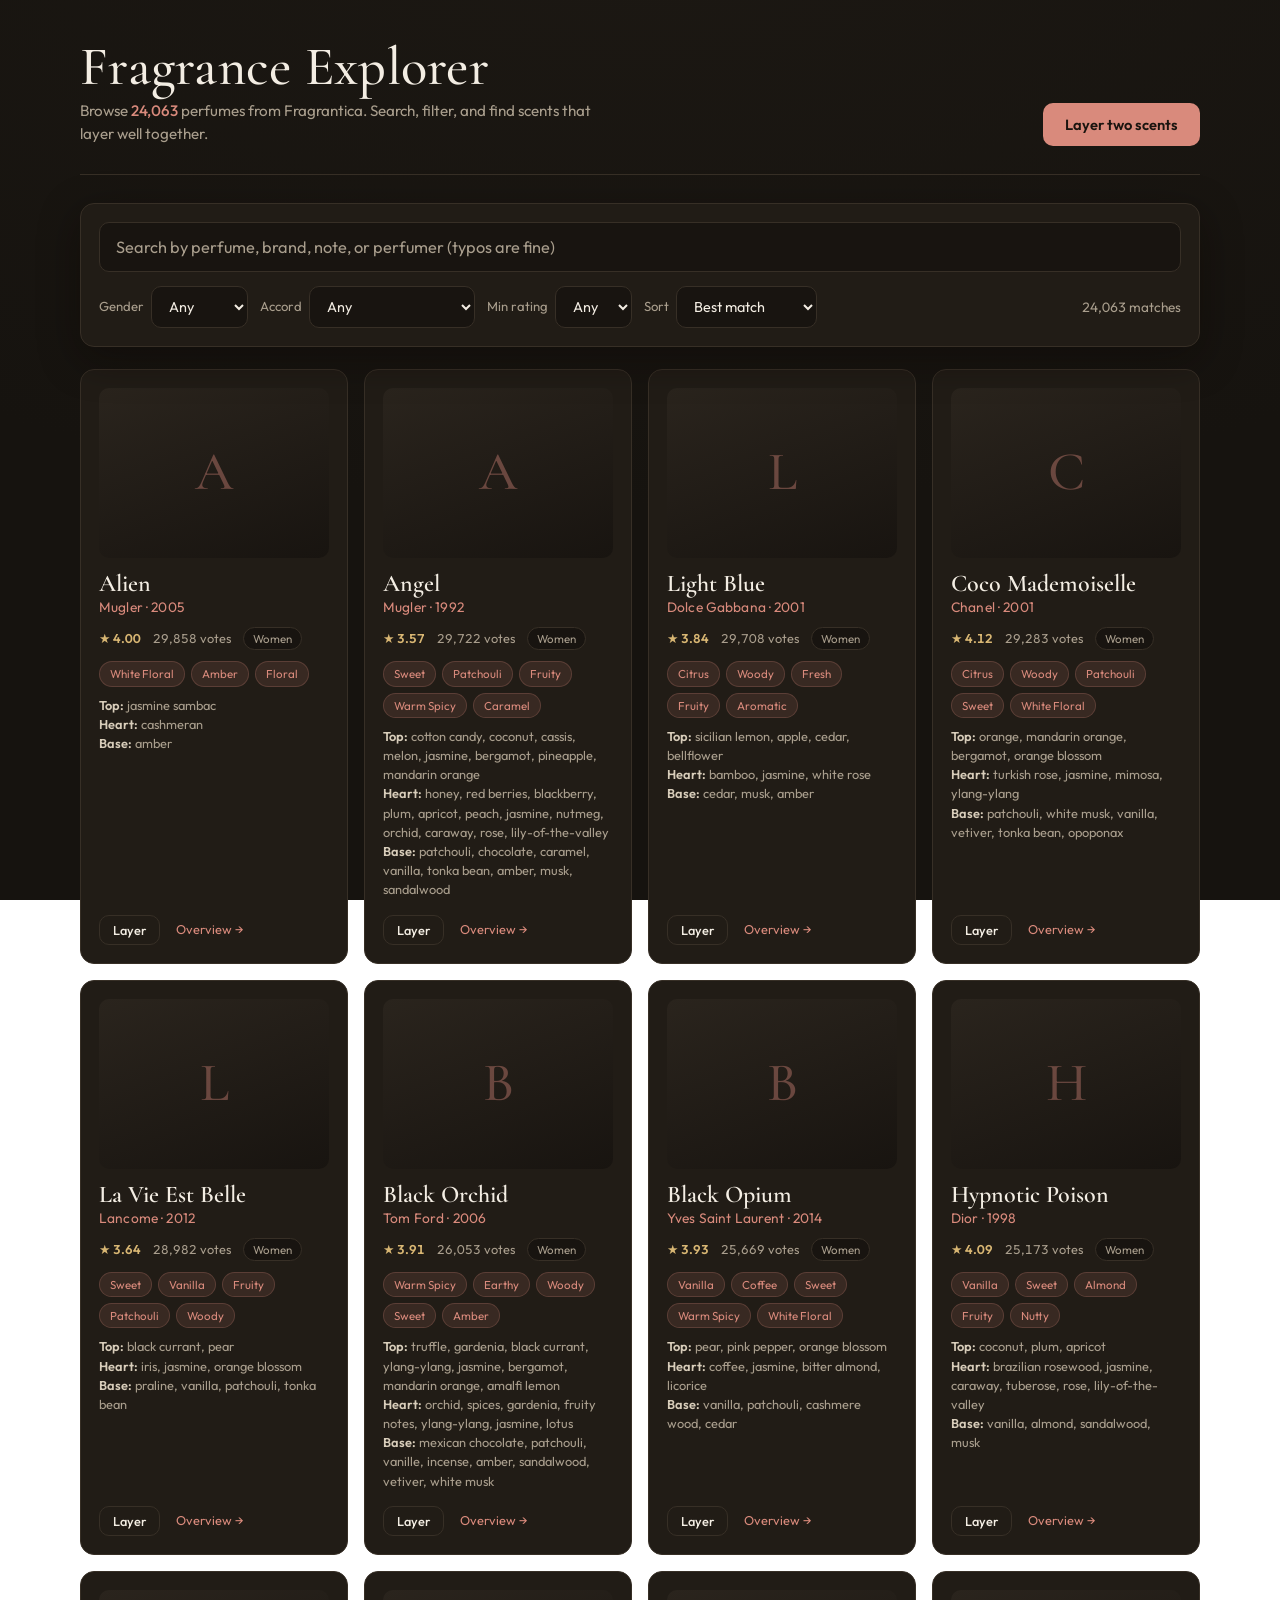
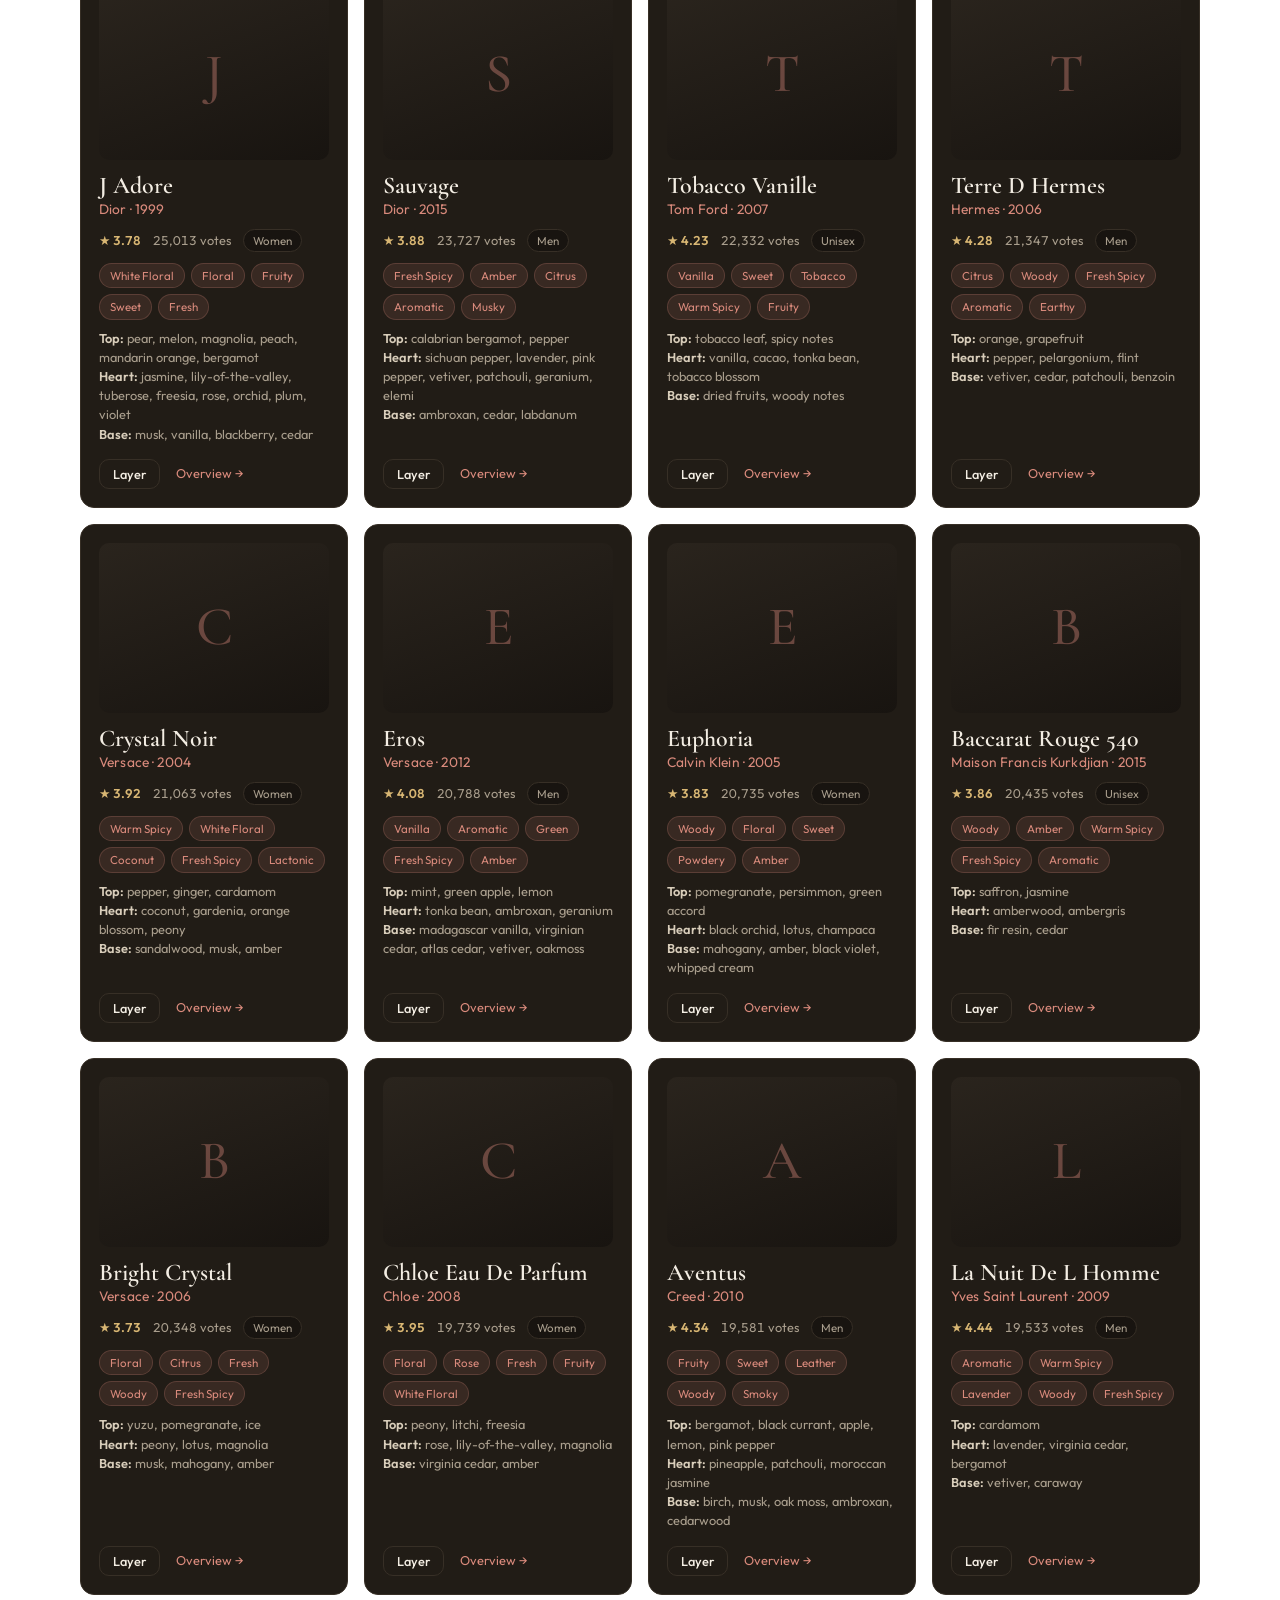
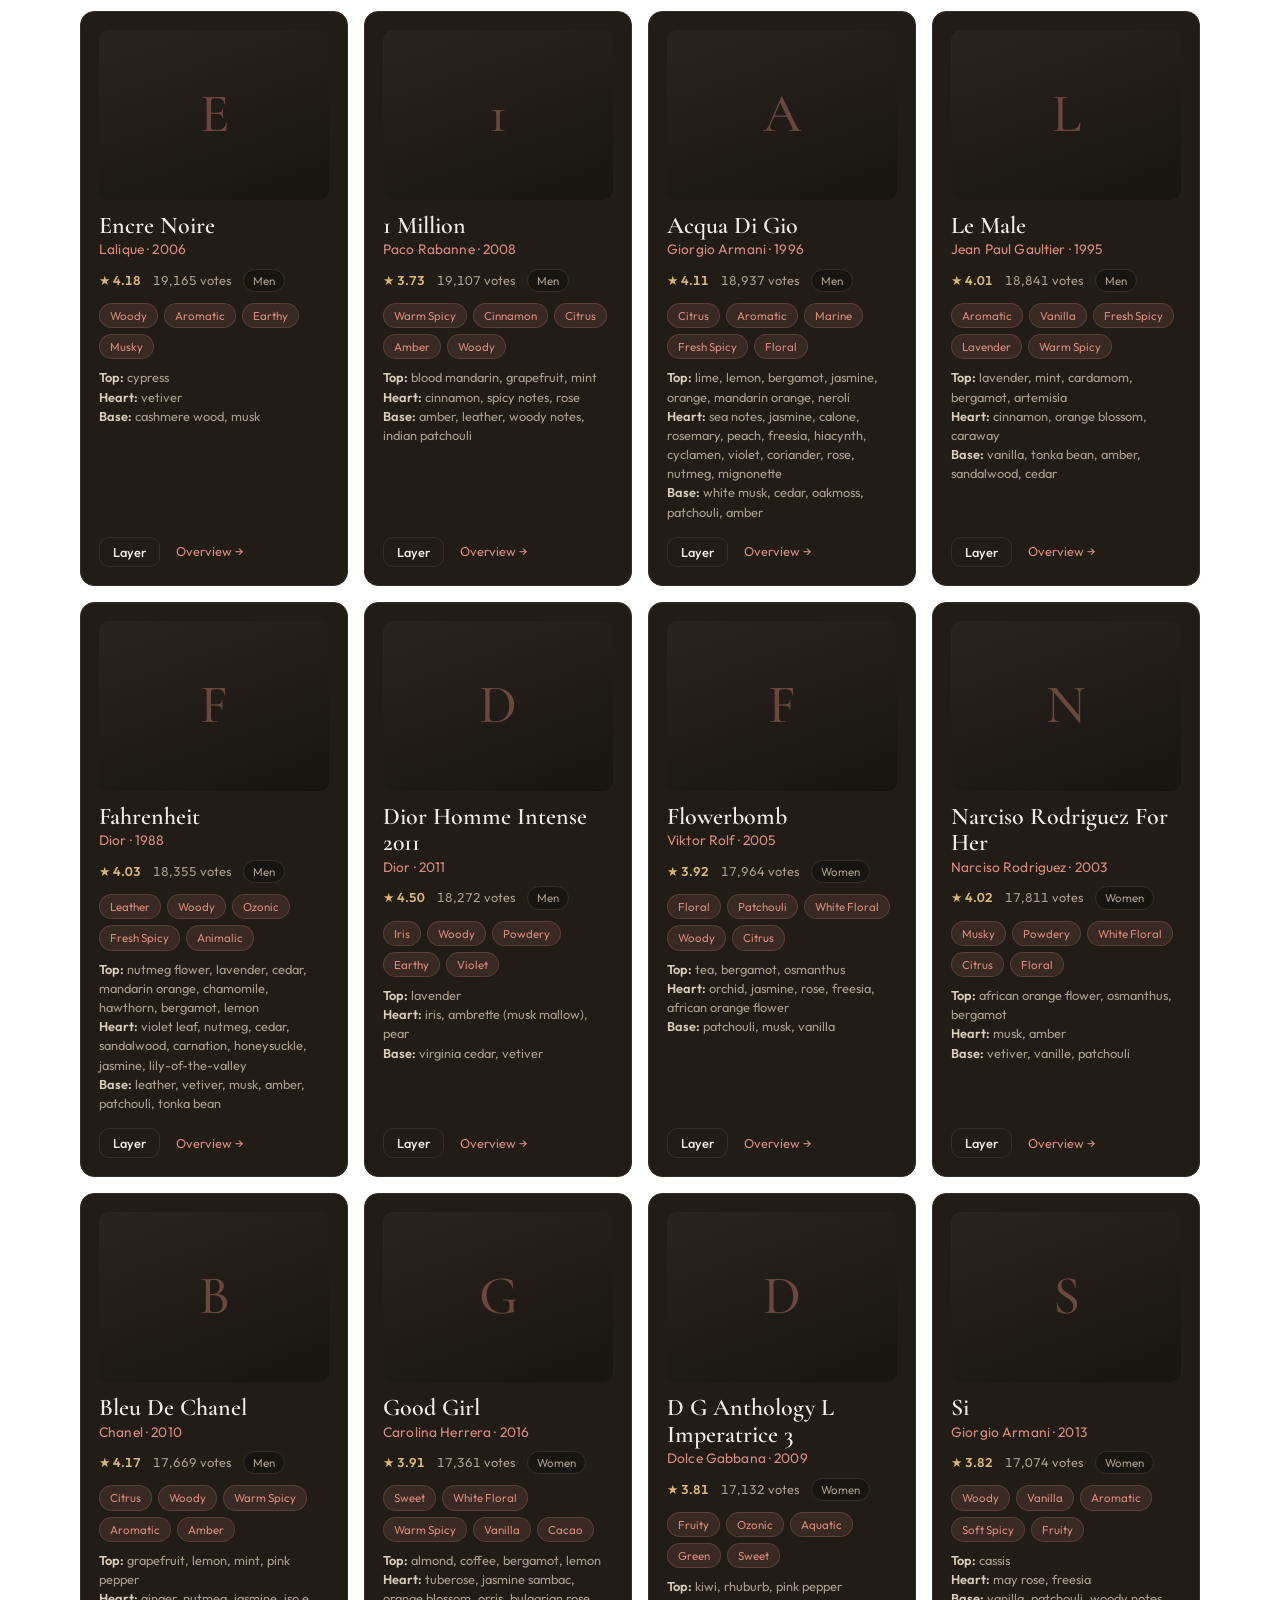
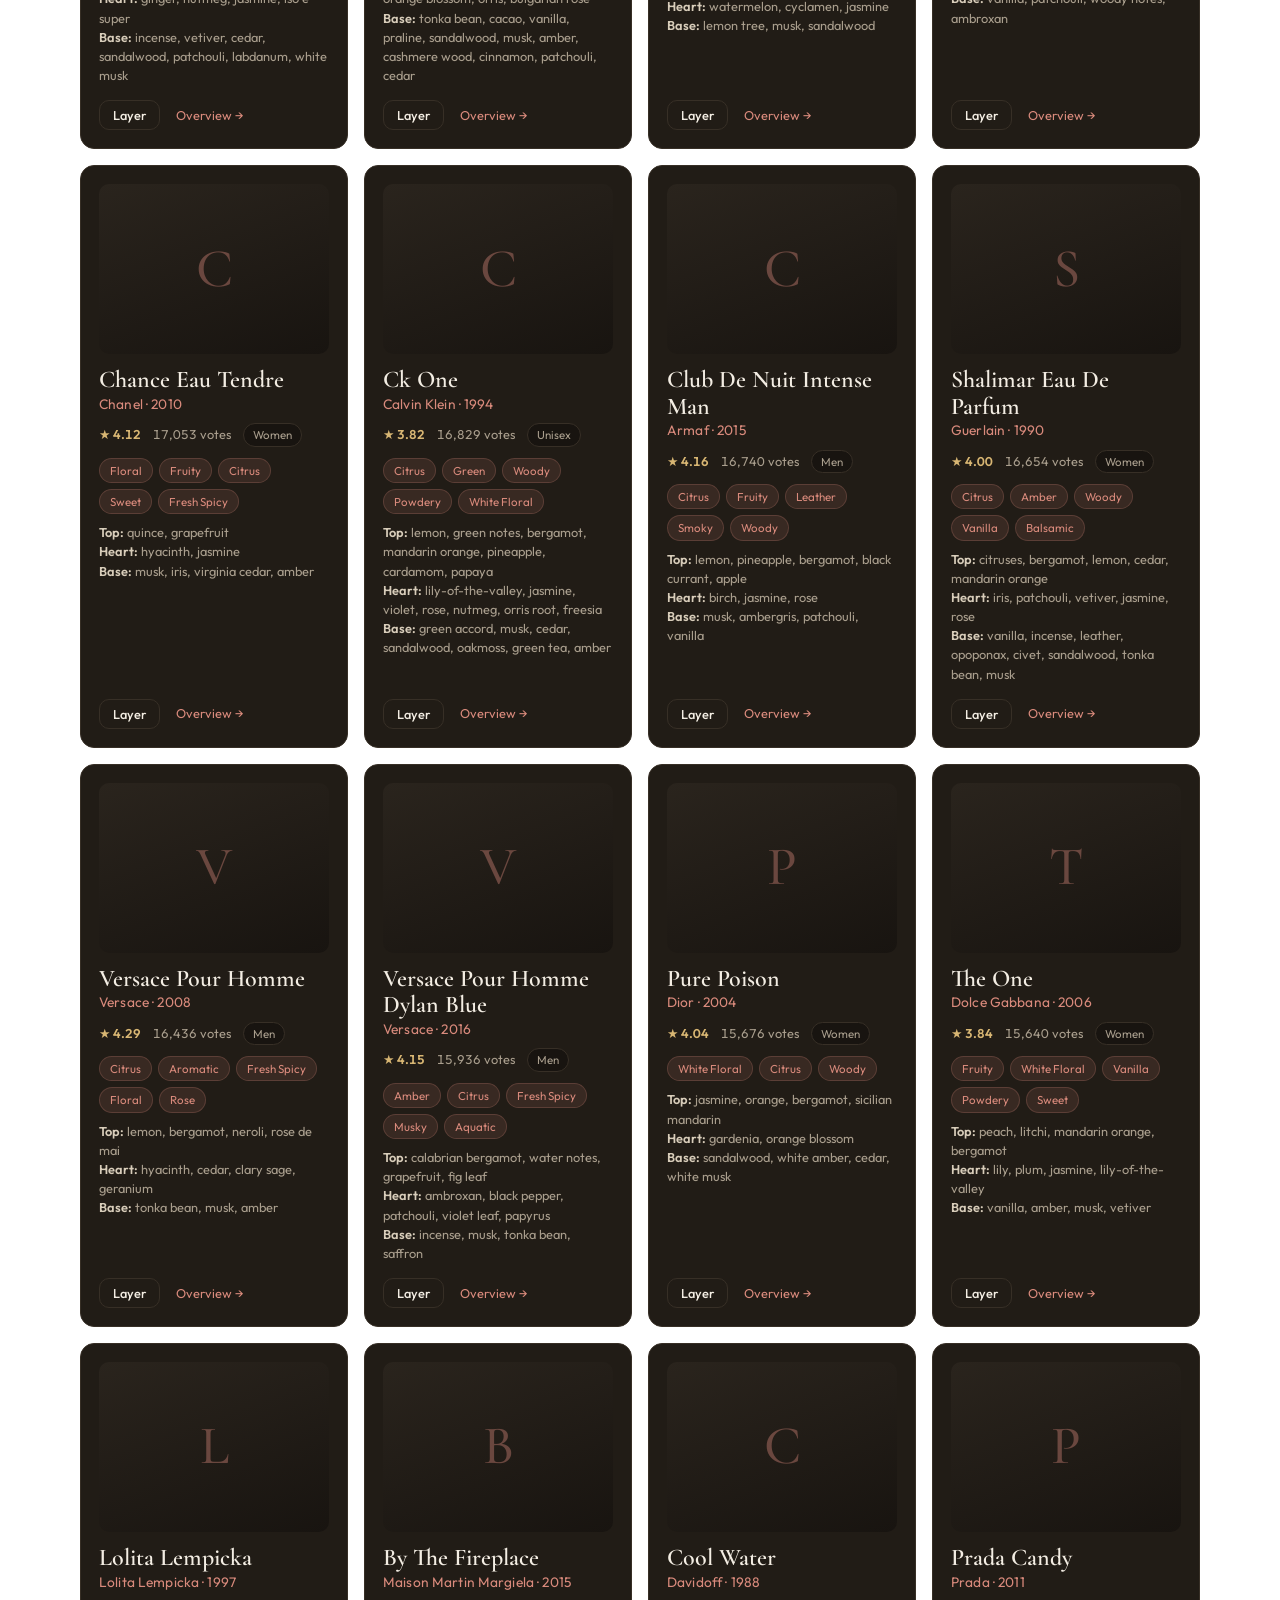
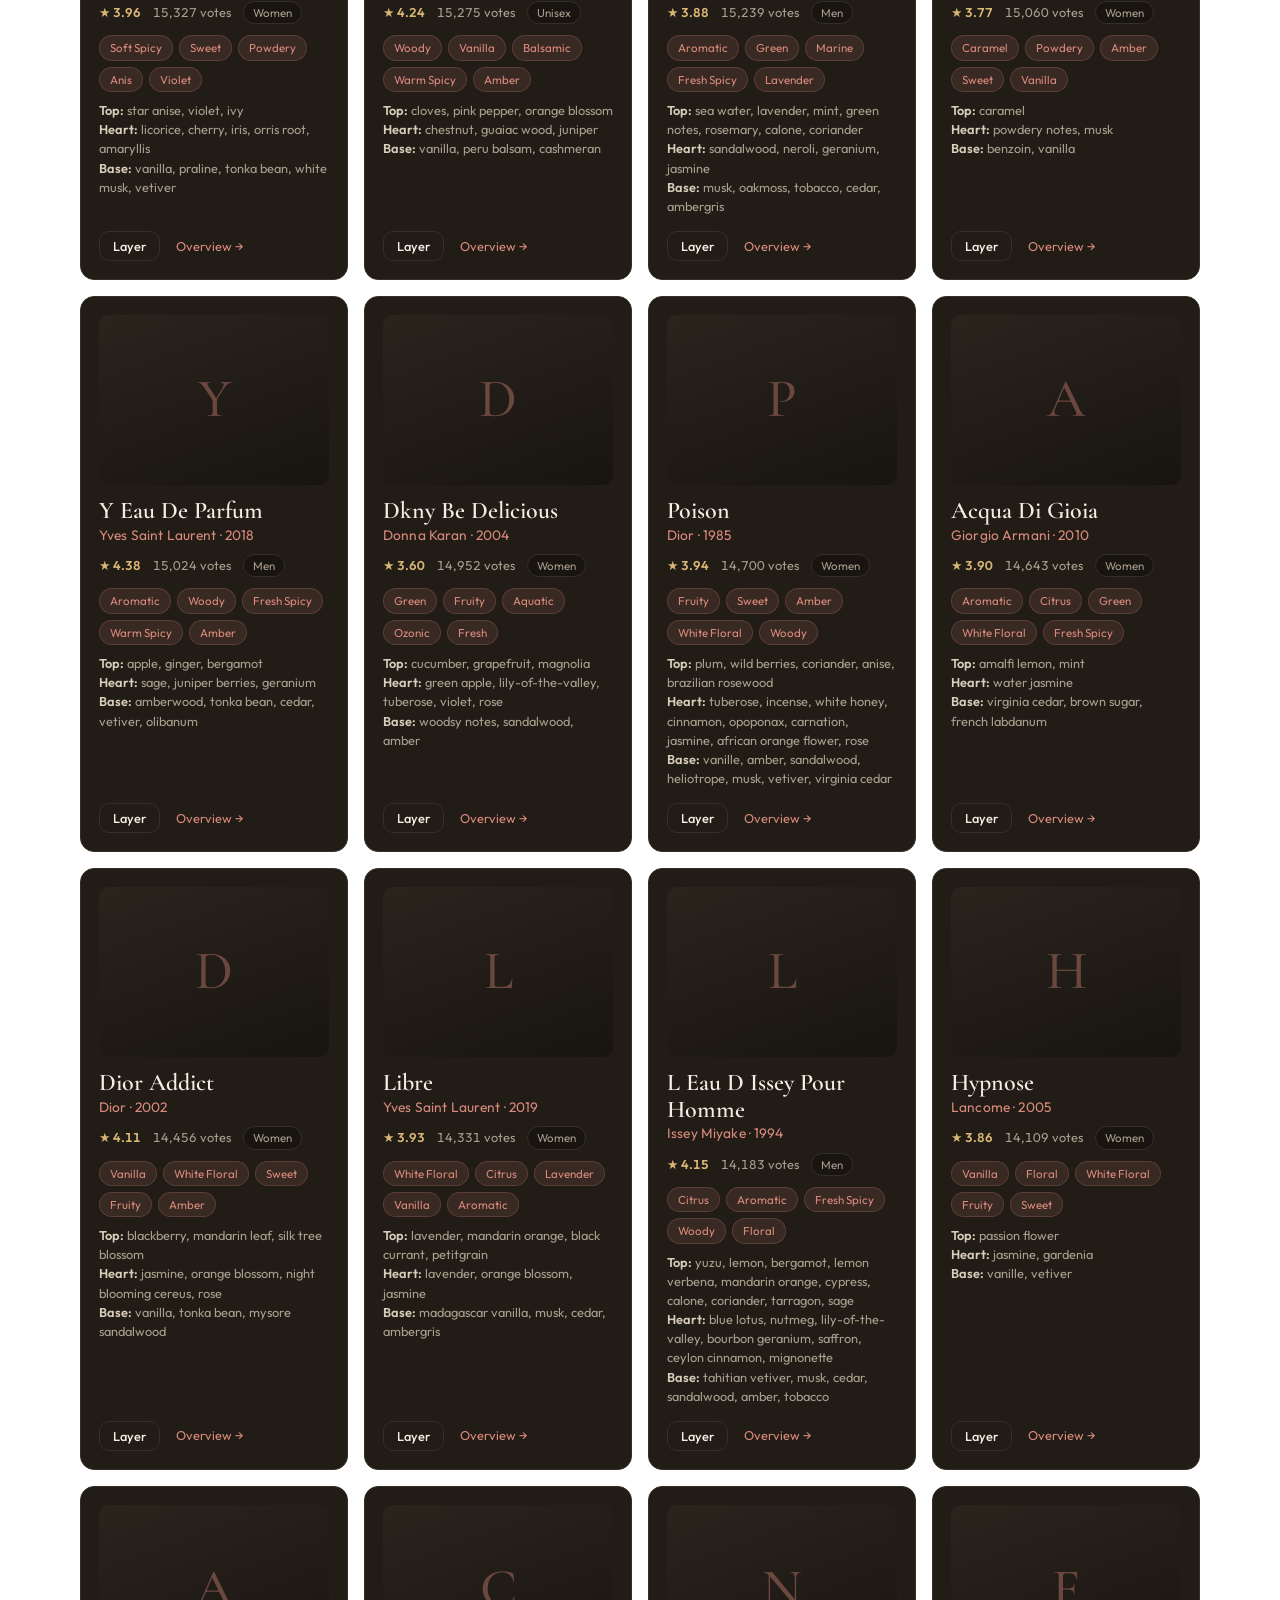
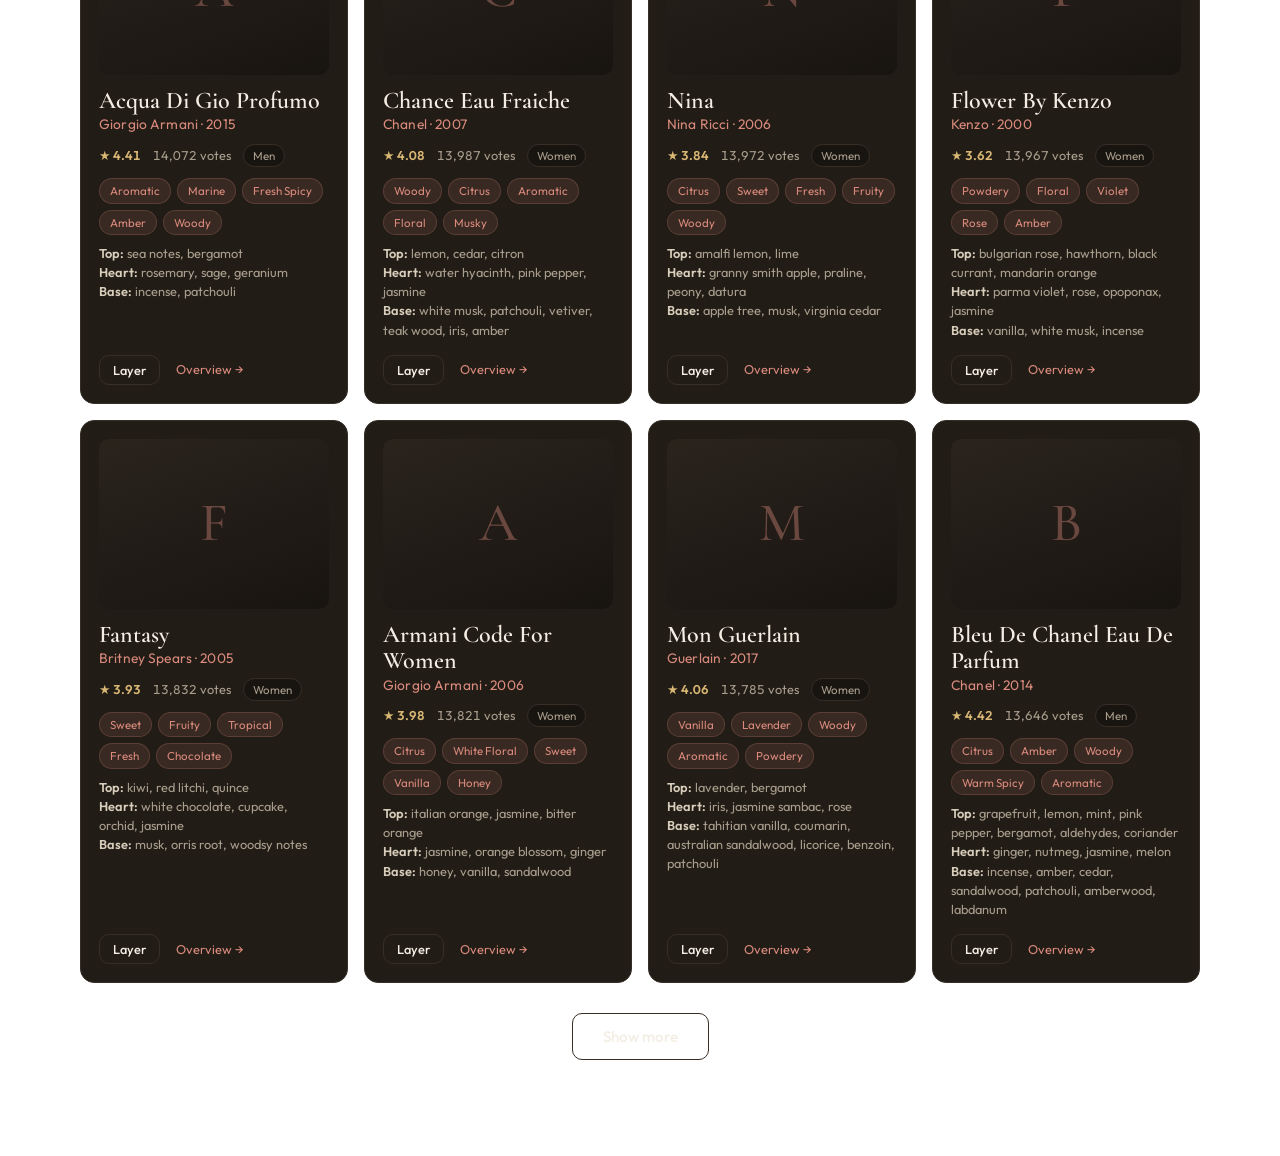
==== commit f7ff0e65: "Add fragrance images: real Fragrantica photos with graceful fallback Derive each bottle photo from t" ====
--- a/index.html
+++ b/index.html
@@ -144,6 +144,7 @@
       const accords = p.accords.slice(0,5).map(a=>`<span class="accord">${escapeHtml(a)}</span>`).join("");
       const href = "detail.html?id=" + p._id;
       return `<div class="card" data-href="${href}">
+        ${fragImageHtml(p, "card-img")}
         <div>
           <a class="name" href="${href}">${escapeHtml(p.name)}</a>
           <div class="brand">${escapeHtml(p.brand)}${p.year ? " \u00b7 "+p.year : ""}</div>
--- a/styles.css
+++ b/styles.css
@@ -142,6 +142,37 @@
   border-color: var(--accent);
   background: var(--surface-2);
 }
+/* Card image (real photo over a generated placeholder) */
+.card-img {
+  position: relative;
+  height: 170px;
+  border-radius: 10px;
+  overflow: hidden;
+  background: linear-gradient(160deg, var(--surface-2), var(--surface-3));
+  display: flex;
+  align-items: center;
+  justify-content: center;
+  margin-bottom: 4px;
+}
+.card-img img {
+  position: relative;
+  z-index: 1;
+  max-height: 100%;
+  max-width: 100%;
+  object-fit: contain;
+}
+.img-ph {
+  position: absolute;
+  inset: 0;
+  display: flex;
+  align-items: center;
+  justify-content: center;
+  font-family: "Cormorant Garamond", Georgia, serif;
+  font-size: 3.4rem;
+  font-weight: 500;
+  color: rgba(217, 138, 124, 0.4);
+  z-index: 0;
+}
 .card .name {
   font-family: "Cormorant Garamond", Georgia, serif;
   font-size: 1.5rem;
@@ -277,6 +308,26 @@
 .detail-meta { display: flex; gap: 16px; flex-wrap: wrap; align-items: center; font-size: 0.9rem; color: var(--muted); font-variant-numeric: tabular-nums; }
 .detail-meta .rating { color: var(--gold); font-weight: 600; }
 
+/* Detail header: photo beside the title info, stacks on mobile */
+.detail-top { display: grid; grid-template-columns: 260px 1fr; gap: 32px; align-items: start; }
+.detail-img {
+  position: relative;
+  border-radius: 14px;
+  overflow: hidden;
+  background: linear-gradient(160deg, var(--surface-2), var(--surface-3));
+  border: 1px solid var(--border);
+  aspect-ratio: 3 / 4;
+  display: flex;
+  align-items: center;
+  justify-content: center;
+}
+.detail-img img { position: relative; z-index: 1; max-width: 100%; max-height: 100%; object-fit: contain; }
+.detail-img .img-ph { font-size: 5rem; }
+@media (max-width: 640px) {
+  .detail-top { grid-template-columns: 1fr; gap: 22px; }
+  .detail-img { max-width: 220px; }
+}
+
 .section { margin-bottom: 36px; }
 .section-title {
   font-family: "Cormorant Garamond", Georgia, serif;
